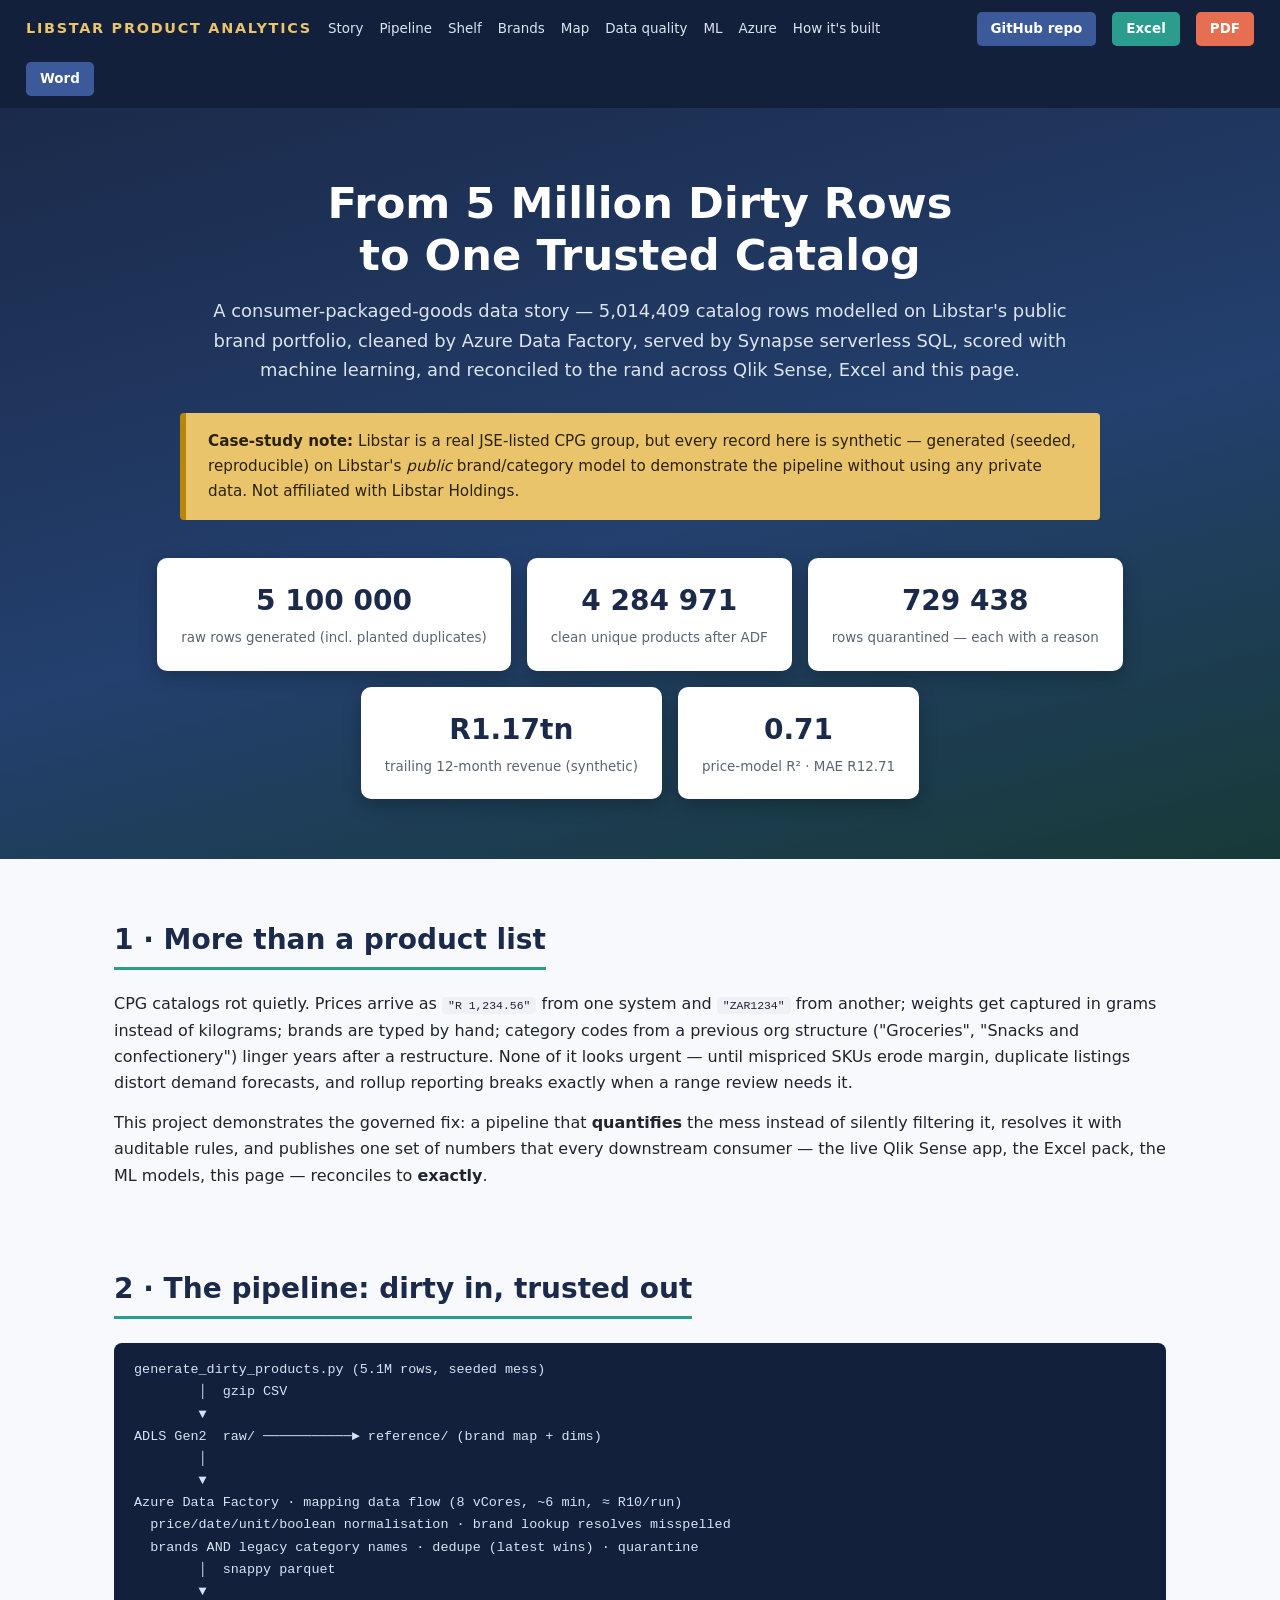
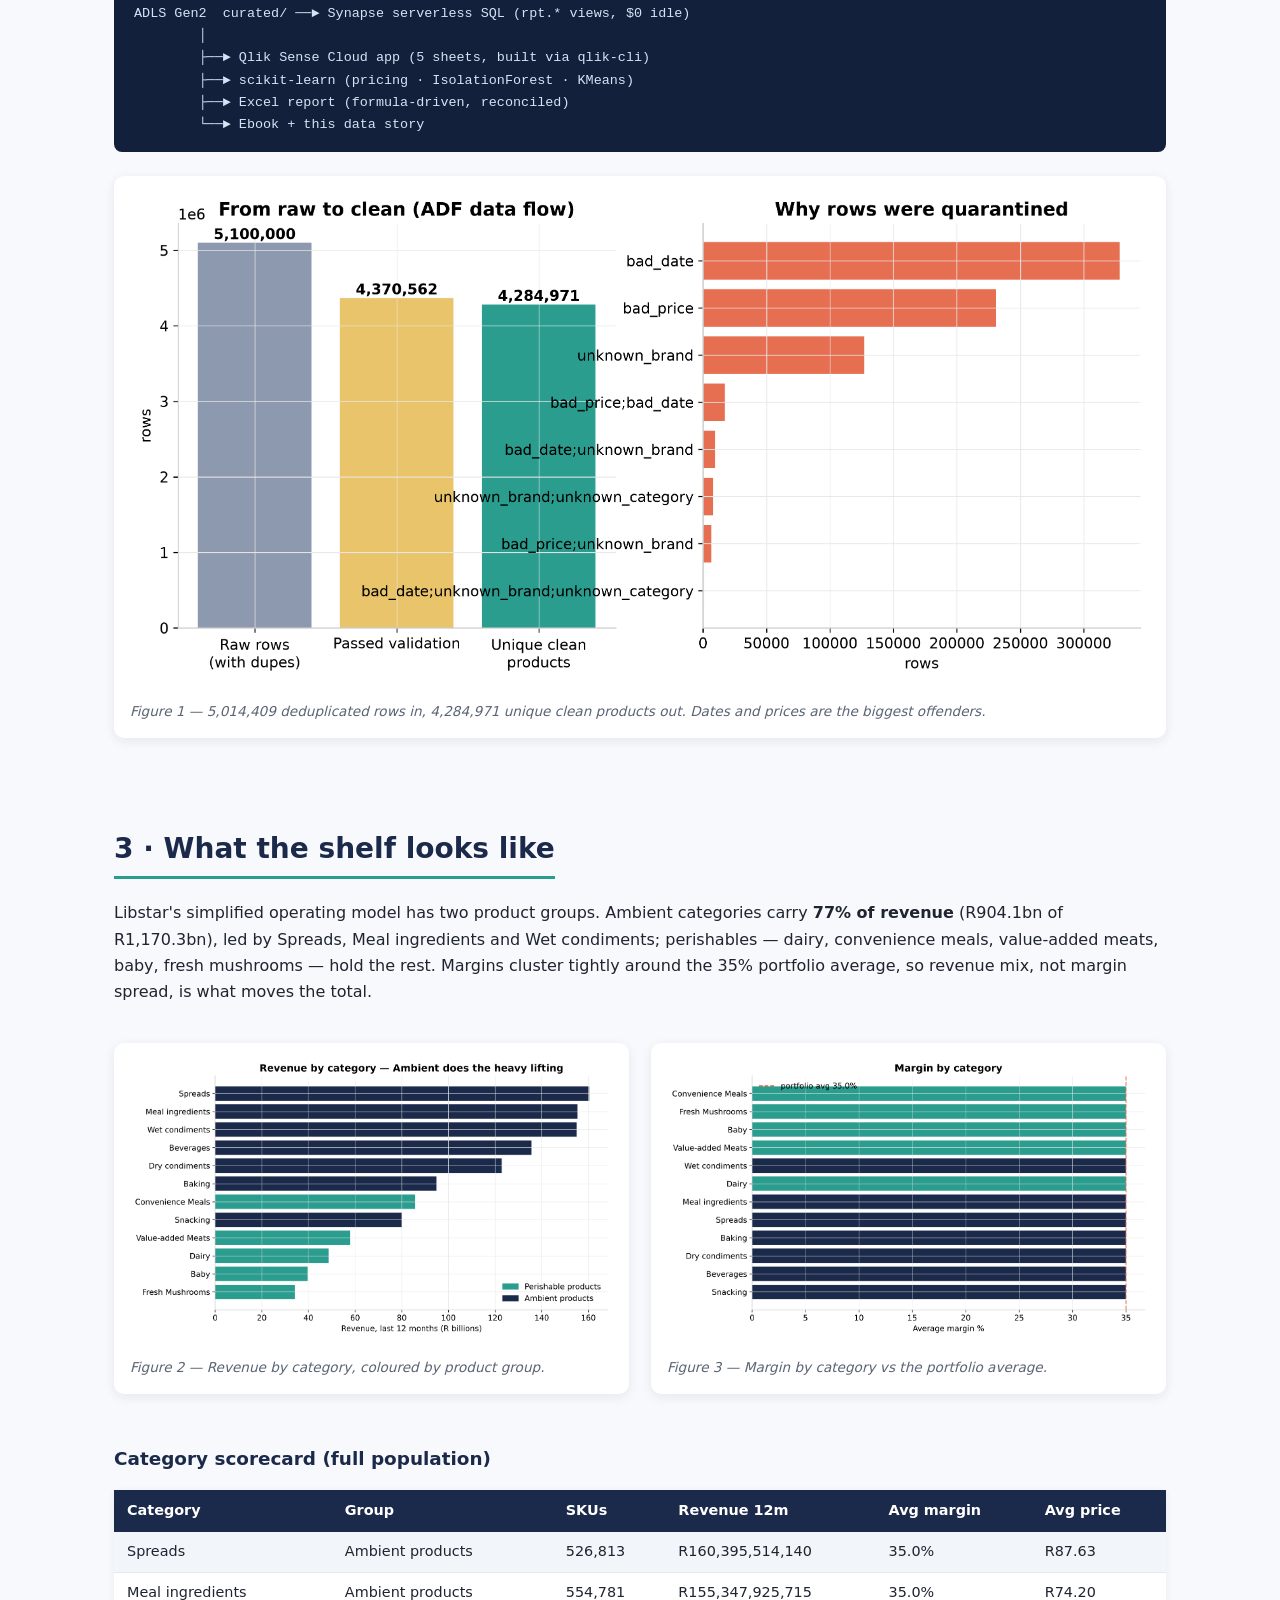
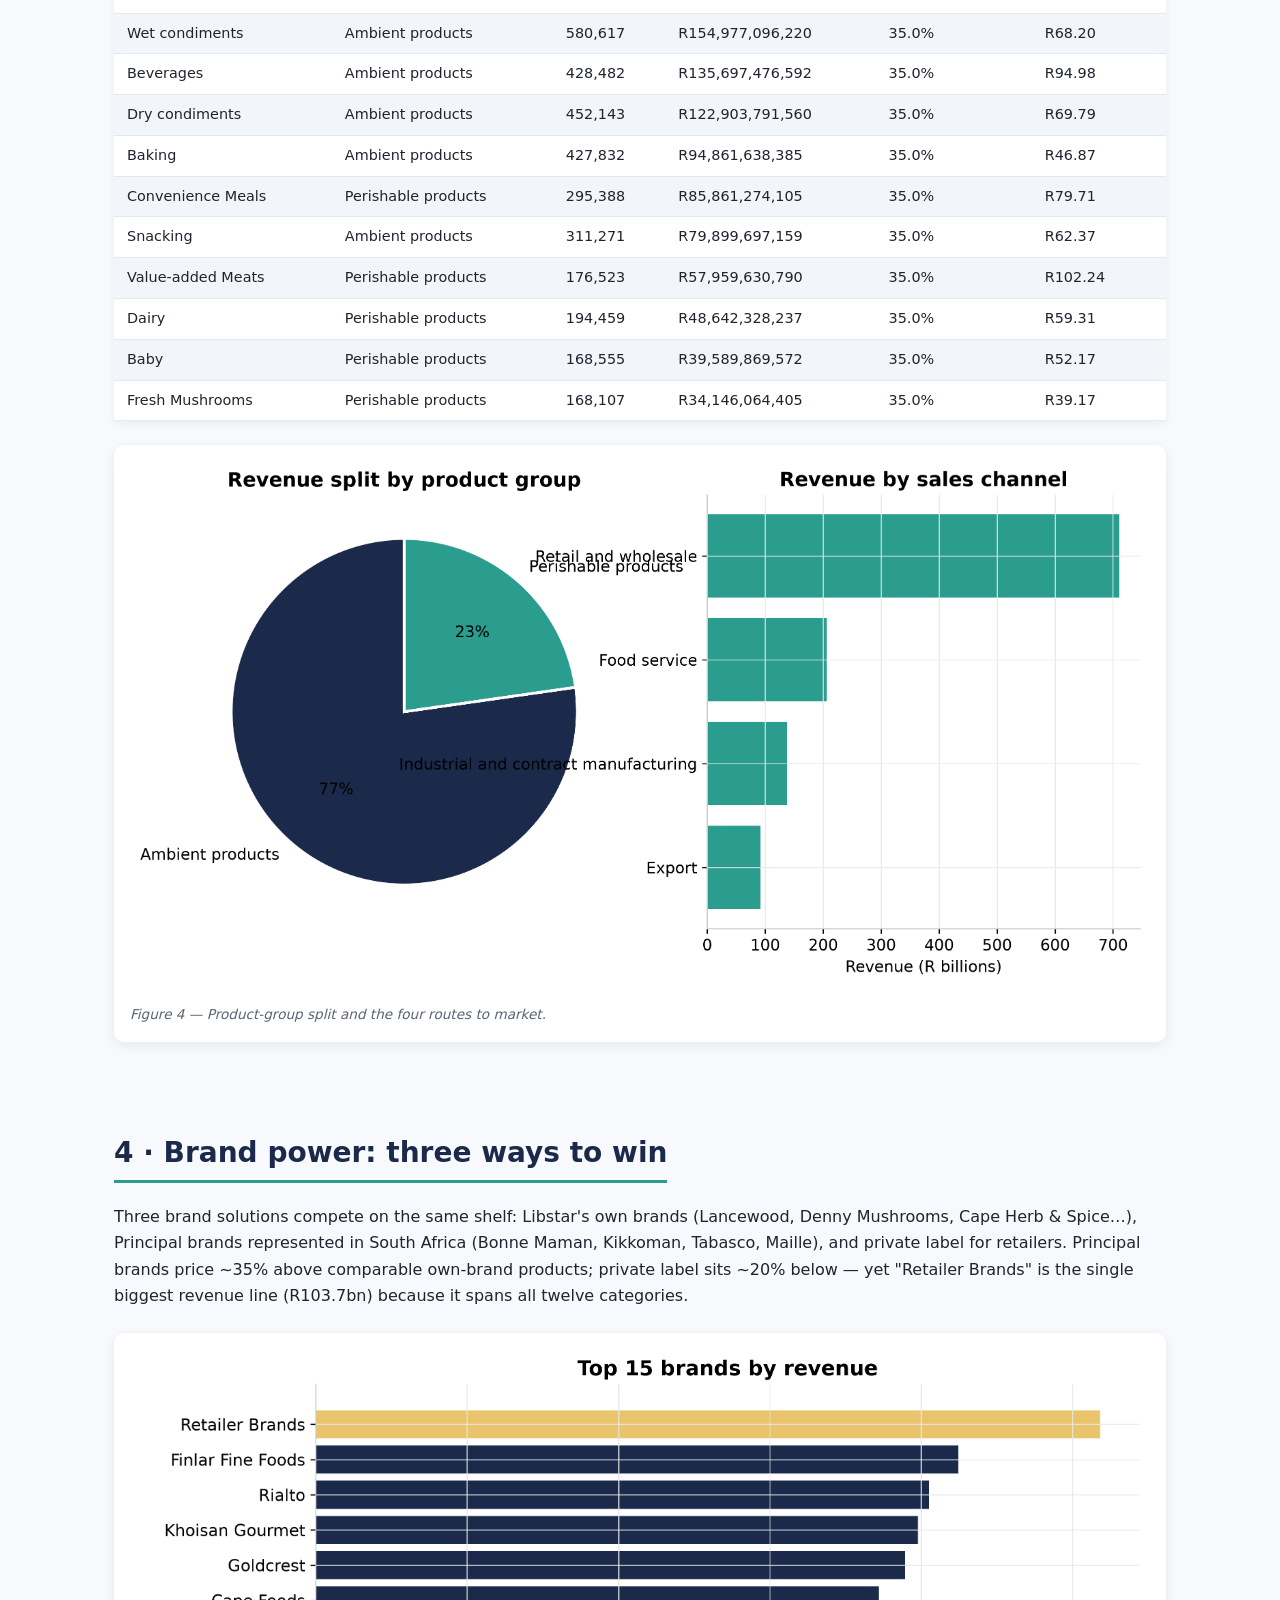
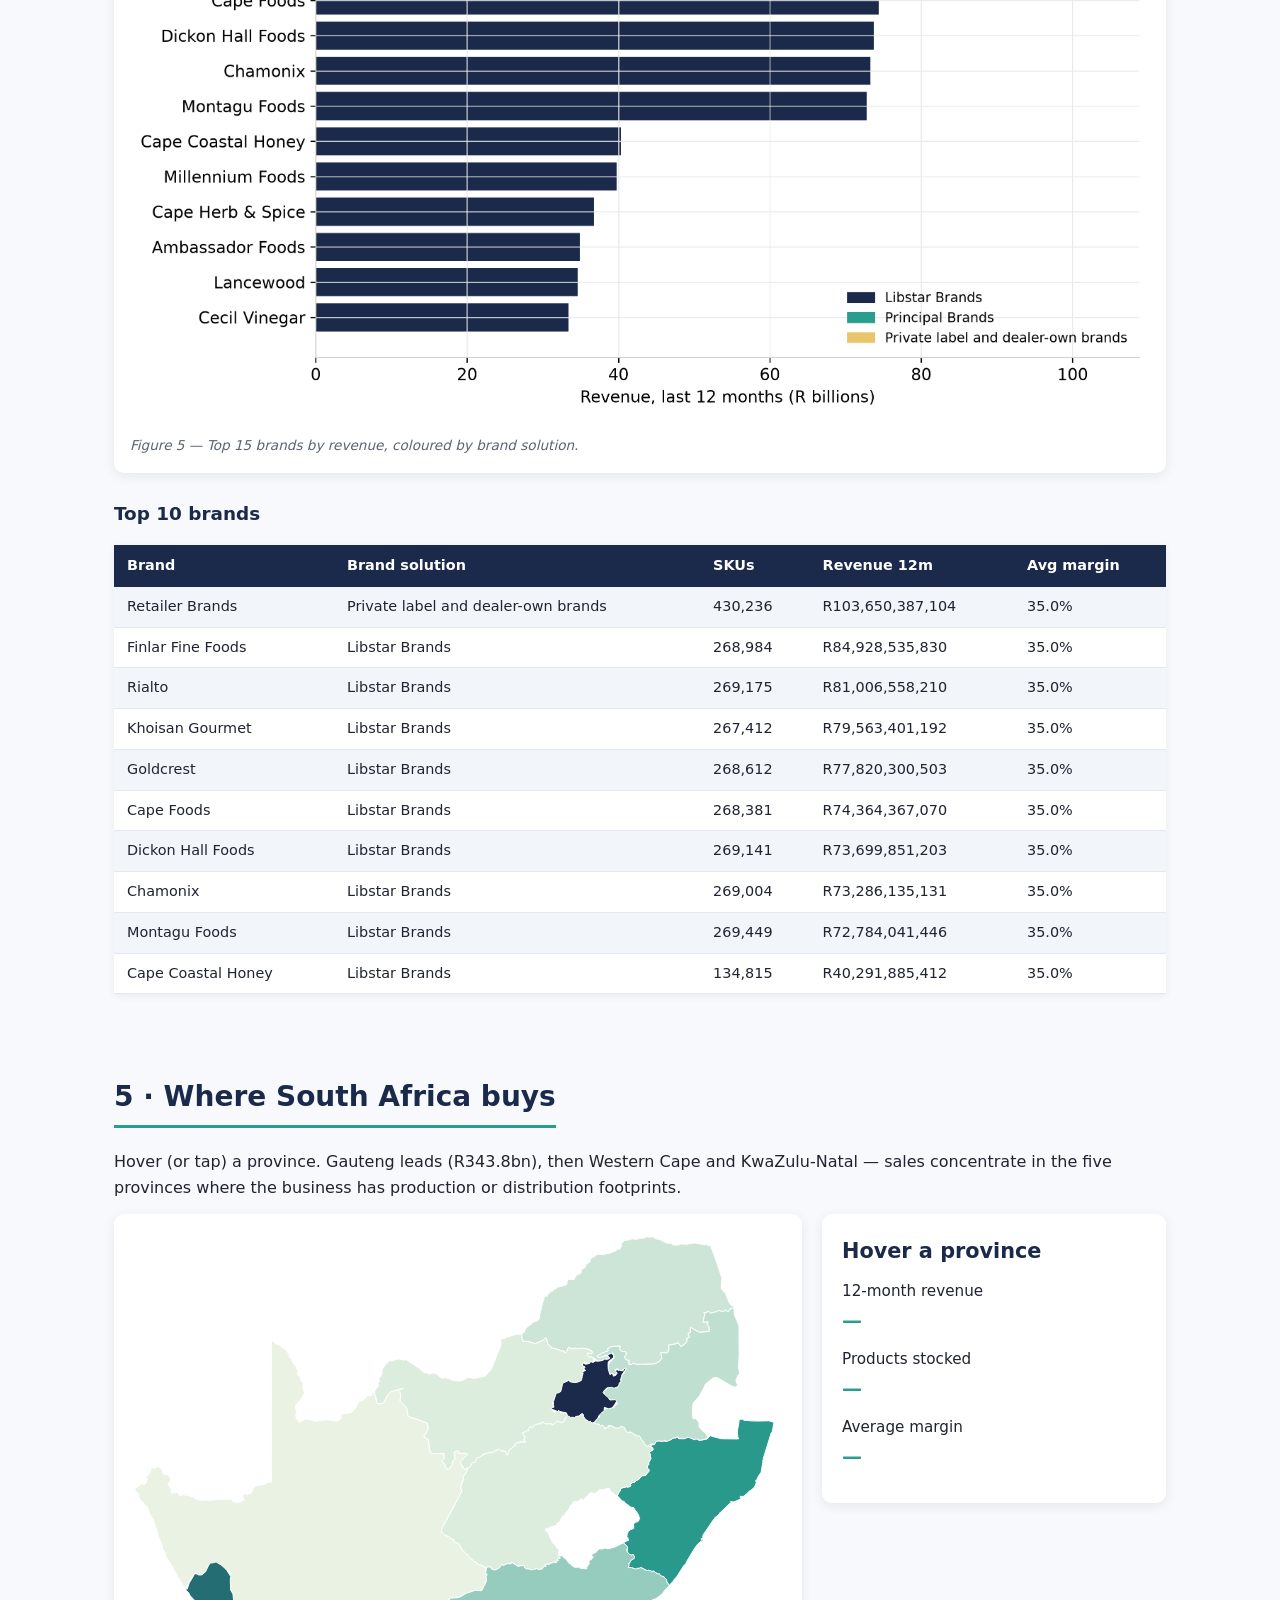
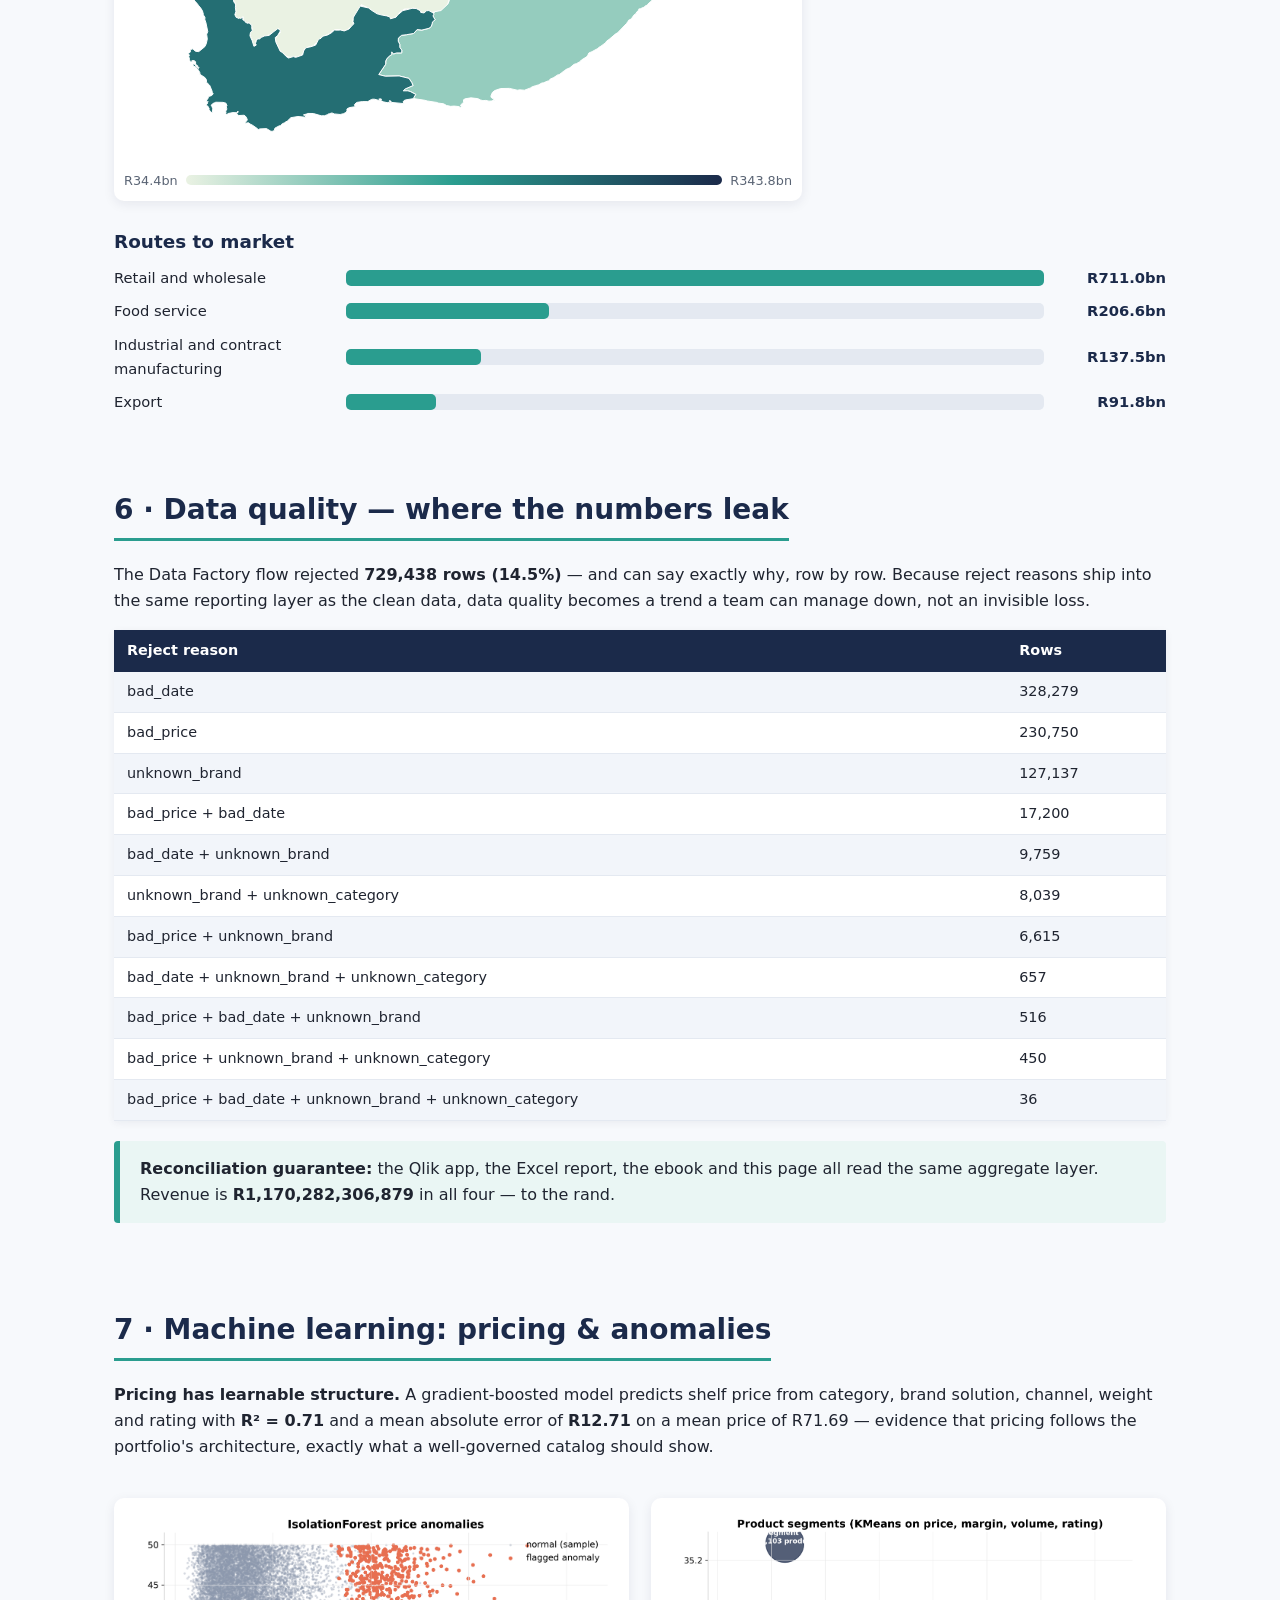
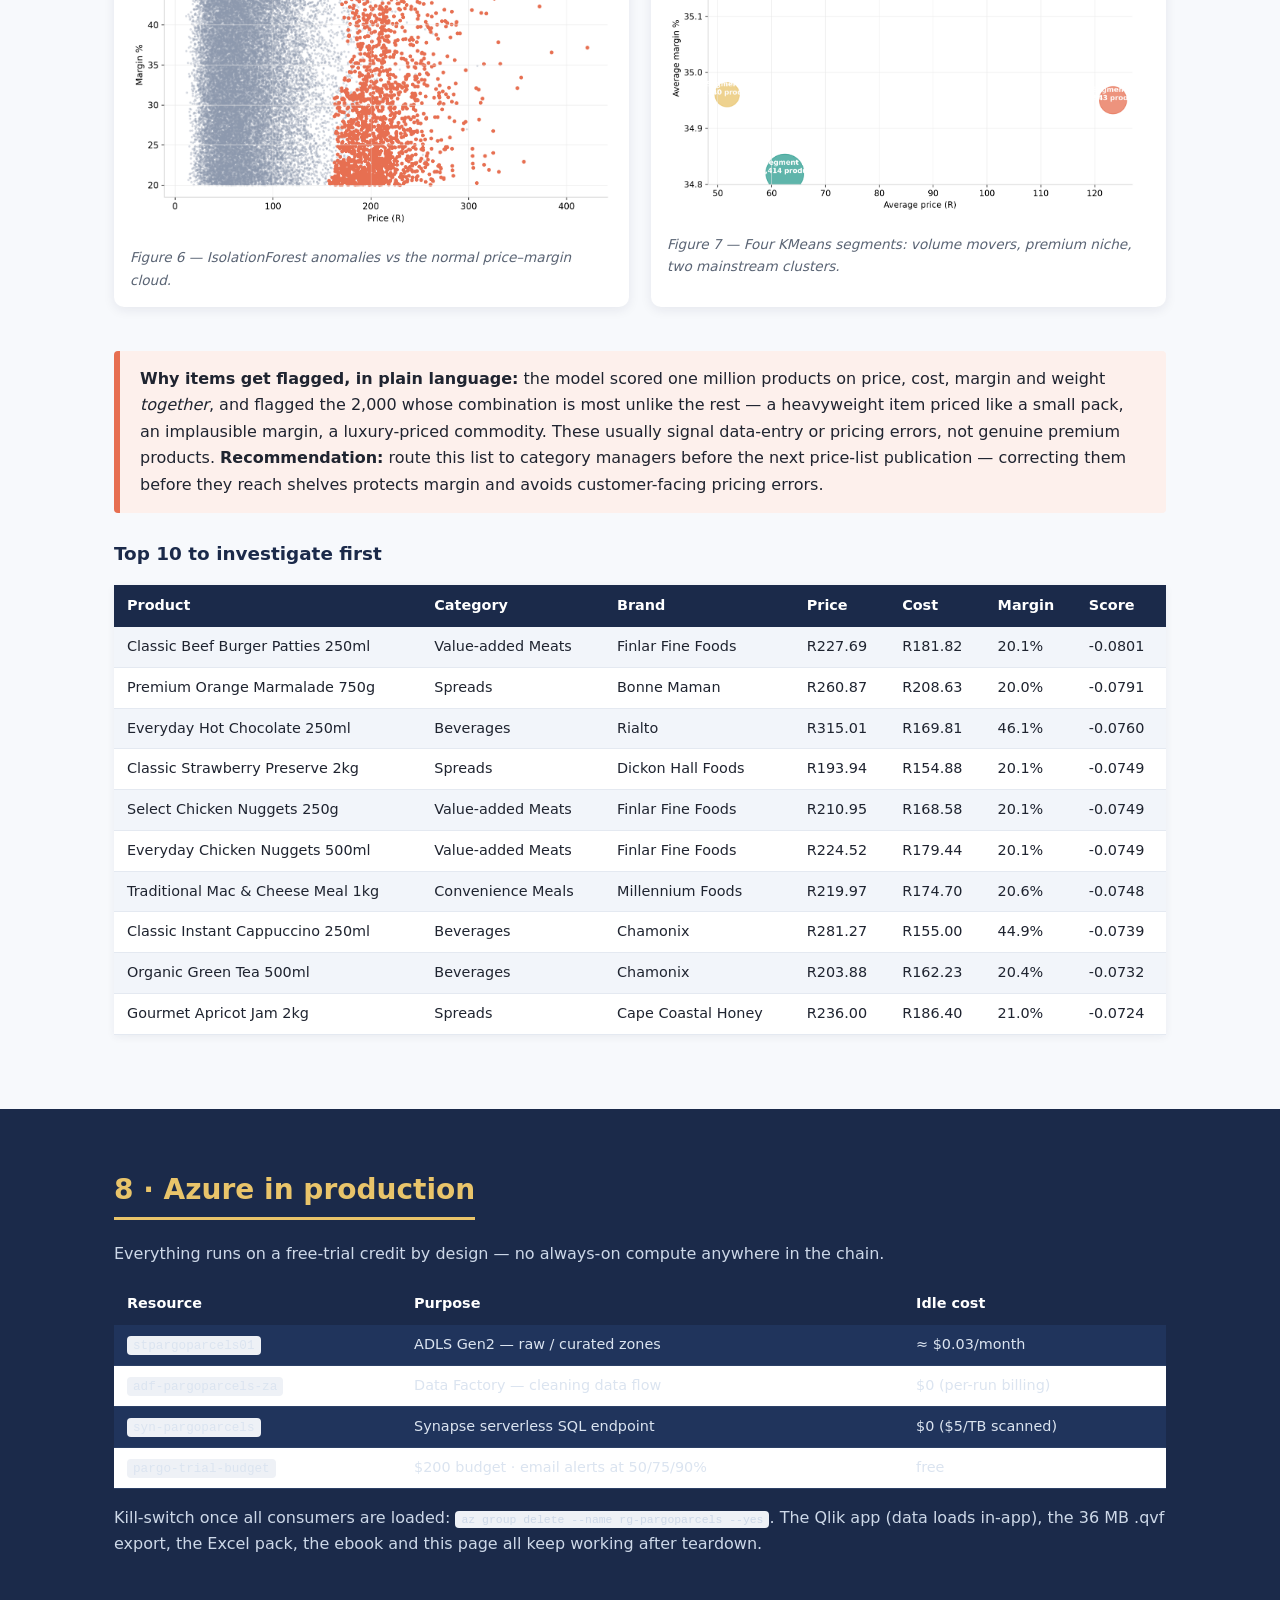
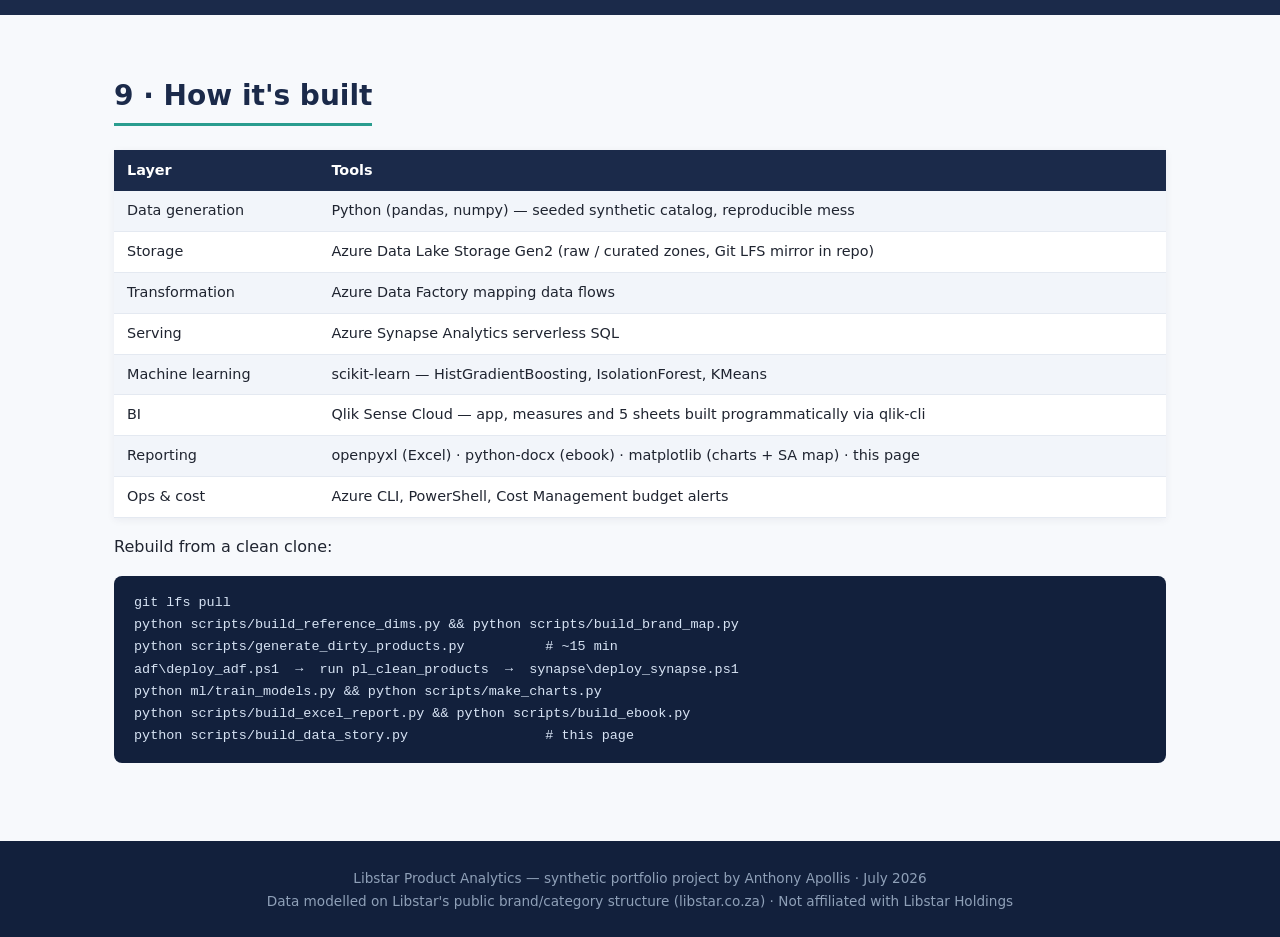
==== index.html @ 4efdcfaf "Libstar offline data story: index.html + PDF, verified end-to-end - index.html was already built (se" ====
<!DOCTYPE html>
<html lang="en"><head><meta charset="UTF-8">
<meta name="viewport" content="width=device-width, initial-scale=1.0">
<title>Libstar Product Analytics — From 5 Million Dirty Rows to One Trusted Catalog</title>
<style>
:root{--navy:#1b2a4a;--navy2:#12203c;--teal:#2a9d8f;--gold:#e9c46a;--coral:#e76f51;
  --ink:#1f2430;--paper:#f7f9fc;--card:#fff}
*{margin:0;padding:0;box-sizing:border-box}
body{font-family:'Segoe UI',system-ui,sans-serif;color:var(--ink);background:var(--paper);line-height:1.65}
nav{position:sticky;top:0;z-index:50;background:var(--navy2);display:flex;align-items:center;gap:16px;padding:12px 26px;flex-wrap:wrap}
nav .brand{color:var(--gold);font-weight:800;letter-spacing:.12em;font-size:.9rem}
nav a{color:#dbe4f0;text-decoration:none;font-size:.84rem} nav a:hover{color:#fff}
nav .btn{padding:6px 14px;border-radius:5px;font-weight:600;color:#fff}
.b-teal{background:var(--teal)}.b-coral{background:var(--coral)}.b-navy{background:#3c5a99}
nav .sp{flex:1}
header{background:linear-gradient(165deg,var(--navy) 0%,#23406e 55%,#173a37 100%);color:#fff;text-align:center;padding:70px 24px 60px}
header h1{font-size:2.7rem;margin-bottom:14px;line-height:1.2}
header .sub{max-width:880px;margin:0 auto 8px;font-size:1.12rem;color:#dbe4f0}
.note{max-width:920px;margin:28px auto 0;background:var(--gold);color:#2a2109;border-left:6px solid #b8860b;padding:16px 22px;text-align:left;border-radius:4px;font-size:.95rem}
.kpis{display:flex;flex-wrap:wrap;gap:16px;justify-content:center;max-width:1150px;margin:38px auto 0}
.kpi{background:var(--card);color:var(--ink);border-radius:10px;padding:20px 24px;min-width:200px;box-shadow:0 6px 18px rgba(0,0,0,.25);text-align:center}
.kpi b{display:block;font-size:1.75rem;color:var(--navy)} .kpi span{font-size:.84rem;color:#5a6474}
section{max-width:1100px;margin:0 auto;padding:58px 24px 6px}
h2{color:var(--navy);font-size:1.75rem;margin-bottom:8px;border-bottom:3px solid var(--teal);display:inline-block;padding-bottom:4px}
h3{color:var(--navy);margin:26px 0 6px;font-size:1.15rem}
p{margin:13px 0;max-width:72em}
.dark{background:var(--navy);color:#e8edf5;max-width:none;padding:58px 0 44px;margin-top:52px}
.dark .in{max-width:1100px;margin:0 auto;padding:0 24px}
.dark h2{color:var(--gold);border-color:var(--gold)} .dark p{color:#cdd8e8}
figure{margin:24px 0;background:var(--card);border-radius:10px;padding:16px;box-shadow:0 3px 12px rgba(20,30,60,.08)}
figure img{width:100%;border-radius:4px}
figcaption{font-size:.85rem;color:#5a6474;margin-top:9px;font-style:italic}
.g2{display:grid;grid-template-columns:1fr 1fr;gap:22px} @media(max-width:840px){.g2{grid-template-columns:1fr}}
table{border-collapse:collapse;width:100%;margin:16px 0;background:var(--card);font-size:.9rem;box-shadow:0 2px 8px rgba(20,30,60,.06)}
th{background:var(--navy);color:#fff;text-align:left;padding:9px 13px;white-space:nowrap}
td{padding:8px 13px;border-bottom:1px solid #e4e9f1} tr:nth-child(even) td{background:#f2f5fa}
.dark table{box-shadow:none} .dark td{color:#dbe4f0;border-color:#2c4066} .dark tr:nth-child(even) td{background:#20345c}
.callout{background:#eaf6f4;border-left:6px solid var(--teal);padding:15px 20px;border-radius:4px;margin:20px 0}
.callout.warn{background:#fdf0ec;border-color:var(--coral)}
code{background:#eef1f6;padding:2px 6px;border-radius:4px;font-size:.88em}
pre{background:var(--navy2);color:#d7e3f4;padding:16px 20px;border-radius:8px;overflow-x:auto;font-size:.84rem;margin:16px 0}
.mapwrap{display:grid;grid-template-columns:2fr 1fr;gap:20px;align-items:start}
@media(max-width:840px){.mapwrap{grid-template-columns:1fr}}
#zamap{background:var(--card);border-radius:10px;box-shadow:0 3px 12px rgba(20,30,60,.08);padding:10px}
#zamap path{stroke:#fff;stroke-width:1.4;cursor:pointer;transition:opacity .15s}
#zamap path:hover{opacity:.75;stroke:var(--gold);stroke-width:2.5}
#mapinfo{background:var(--card);border-radius:10px;padding:20px;box-shadow:0 3px 12px rgba(20,30,60,.08);position:sticky;top:70px}
#mapinfo b.pv{font-size:1.3rem;color:var(--navy)} #mapinfo .stat{margin:10px 0;font-size:.95rem}
#mapinfo .stat b{color:var(--teal);font-size:1.25rem;display:block}
.legend{display:flex;align-items:center;gap:8px;font-size:.8rem;color:#5a6474;margin-top:8px}
.legend .ramp{flex:1;height:10px;border-radius:5px;background:linear-gradient(90deg,#eaf2e3,var(--teal),var(--navy))}
.hbar{display:grid;grid-template-columns:220px 1fr 110px;gap:12px;align-items:center;margin:9px 0;font-size:.92rem}
.hbar .bar{background:#e4e9f1;border-radius:5px;height:16px} .hbar .bar div{background:var(--teal);height:16px;border-radius:5px}
.hbar b{text-align:right;color:var(--navy)}
footer{background:var(--navy2);color:#8fa0b8;text-align:center;padding:26px;font-size:.85rem;margin-top:56px}
</style></head><body>

<nav><span class="brand">LIBSTAR PRODUCT ANALYTICS</span>
<a href="#story">Story</a><a href="#pipeline">Pipeline</a><a href="#shelf">Shelf</a>
<a href="#brands">Brands</a><a href="#map">Map</a><a href="#dq">Data quality</a>
<a href="#ml">ML</a><a href="#azure">Azure</a><a href="#build">How it's built</a>
<span class="sp"></span>
<a class="btn b-navy" href="https://github.com/anthonyapollis" target="_blank">GitHub repo</a>
<a class="btn b-teal" href="excel/Libstar_Product_Report.xlsx">Excel</a>
<a class="btn b-coral" href="ebook/Libstar_Data_Story.pdf">PDF</a>
<a class="btn b-navy" href="ebook/Libstar_Data_Story.docx">Word</a></nav>

<header><h1>From 5 Million Dirty Rows<br>to One Trusted Catalog</h1>
<p class="sub">A consumer-packaged-goods data story — 5,014,409 catalog rows modelled on
Libstar's public brand portfolio, cleaned by Azure Data Factory, served by Synapse serverless SQL,
scored with machine learning, and reconciled to the rand across Qlik Sense, Excel and this page.</p>
<div class="note"><b>Case-study note:</b> Libstar is a real JSE-listed CPG group, but every record here is
synthetic — generated (seeded, reproducible) on Libstar's <i>public</i> brand/category model to
demonstrate the pipeline without using any private data. Not affiliated with Libstar Holdings.</div>
<div class="kpis">
<div class="kpi"><b data-n="5100000">0</b><span>raw rows generated (incl. planted duplicates)</span></div>
<div class="kpi"><b data-n="4284971">0</b><span>clean unique products after ADF</span></div>
<div class="kpi"><b data-n="729438">0</b><span>rows quarantined — each with a reason</span></div>
<div class="kpi"><b>R1.17tn</b><span>trailing 12-month revenue (synthetic)</span></div>
<div class="kpi"><b>0.71</b><span>price-model R² · MAE R12.71</span></div>
</div></header>

<section id="story"><h2>1 · More than a product list</h2>
<p>CPG catalogs rot quietly. Prices arrive as <code>"R 1,234.56"</code> from one system and
<code>"ZAR1234"</code> from another; weights get captured in grams instead of kilograms; brands are
typed by hand; category codes from a previous org structure ("Groceries", "Snacks and confectionery")
linger years after a restructure. None of it looks urgent — until mispriced SKUs erode margin,
duplicate listings distort demand forecasts, and rollup reporting breaks exactly when a range review
needs it.</p>
<p>This project demonstrates the governed fix: a pipeline that <b>quantifies</b> the mess instead of
silently filtering it, resolves it with auditable rules, and publishes one set of numbers that every
downstream consumer — the live Qlik Sense app, the Excel pack, the ML models, this page — reconciles
to <b>exactly</b>.</p></section>

<section id="pipeline"><h2>2 · The pipeline: dirty in, trusted out</h2>
<pre>generate_dirty_products.py (5.1M rows, seeded mess)
        │  gzip CSV
        ▼
ADLS Gen2  raw/ ───────────► reference/ (brand map + dims)
        │
        ▼
Azure Data Factory · mapping data flow (8 vCores, ~6 min, ≈ R10/run)
  price/date/unit/boolean normalisation · brand lookup resolves misspelled
  brands AND legacy category names · dedupe (latest wins) · quarantine
        │  snappy parquet
        ▼
ADLS Gen2  curated/ ──► Synapse serverless SQL (rpt.* views, $0 idle)
        │
        ├──► Qlik Sense Cloud app (5 sheets, built via qlik-cli)
        ├──► scikit-learn (pricing · IsolationForest · KMeans)
        ├──► Excel report (formula-driven, reconciled)
        └──► Ebook + this data story</pre>
<figure><img src="[data-uri]" alt="Data quality funnel">
<figcaption>Figure 1 — 5,014,409 deduplicated rows in, 4,284,971 unique clean
products out. Dates and prices are the biggest offenders.</figcaption></figure></section>

<section id="shelf"><h2>3 · What the shelf looks like</h2>
<p>Libstar's simplified operating model has two product groups. Ambient categories carry
<b>77% of revenue</b> (R904.1bn of R1,170.3bn), led by Spreads, Meal ingredients and Wet
condiments; perishables — dairy, convenience meals, value-added meats, baby, fresh mushrooms — hold
the rest. Margins cluster tightly around the 35% portfolio average, so revenue
mix, not margin spread, is what moves the total.</p>
<div class="g2">
<figure><img src="[data-uri]" alt="Revenue by category">
<figcaption>Figure 2 — Revenue by category, coloured by product group.</figcaption></figure>
<figure><img src="[data-uri]" alt="Margin by category">
<figcaption>Figure 3 — Margin by category vs the portfolio average.</figcaption></figure></div>
<h3>Category scorecard (full population)</h3><table class=""><tr><th>Category</th><th>Group</th><th>SKUs</th><th>Revenue 12m</th><th>Avg margin</th><th>Avg price</th></tr><tr><td>Spreads</td><td>Ambient products</td><td>526,813</td><td>R160,395,514,140</td><td>35.0%</td><td>R87.63</td></tr><tr><td>Meal ingredients</td><td>Ambient products</td><td>554,781</td><td>R155,347,925,715</td><td>35.0%</td><td>R74.20</td></tr><tr><td>Wet condiments</td><td>Ambient products</td><td>580,617</td><td>R154,977,096,220</td><td>35.0%</td><td>R68.20</td></tr><tr><td>Beverages</td><td>Ambient products</td><td>428,482</td><td>R135,697,476,592</td><td>35.0%</td><td>R94.98</td></tr><tr><td>Dry condiments</td><td>Ambient products</td><td>452,143</td><td>R122,903,791,560</td><td>35.0%</td><td>R69.79</td></tr><tr><td>Baking</td><td>Ambient products</td><td>427,832</td><td>R94,861,638,385</td><td>35.0%</td><td>R46.87</td></tr><tr><td>Convenience Meals</td><td>Perishable products</td><td>295,388</td><td>R85,861,274,105</td><td>35.0%</td><td>R79.71</td></tr><tr><td>Snacking</td><td>Ambient products</td><td>311,271</td><td>R79,899,697,159</td><td>35.0%</td><td>R62.37</td></tr><tr><td>Value-added Meats</td><td>Perishable products</td><td>176,523</td><td>R57,959,630,790</td><td>35.0%</td><td>R102.24</td></tr><tr><td>Dairy</td><td>Perishable products</td><td>194,459</td><td>R48,642,328,237</td><td>35.0%</td><td>R59.31</td></tr><tr><td>Baby</td><td>Perishable products</td><td>168,555</td><td>R39,589,869,572</td><td>35.0%</td><td>R52.17</td></tr><tr><td>Fresh Mushrooms</td><td>Perishable products</td><td>168,107</td><td>R34,146,064,405</td><td>35.0%</td><td>R39.17</td></tr></table>
<figure><img src="[data-uri]" alt="Group and channel mix">
<figcaption>Figure 4 — Product-group split and the four routes to market.</figcaption></figure></section>

<section id="brands"><h2>4 · Brand power: three ways to win</h2>
<p>Three brand solutions compete on the same shelf: Libstar's own brands (Lancewood, Denny Mushrooms,
Cape Herb &amp; Spice…), Principal brands represented in South Africa (Bonne Maman, Kikkoman, Tabasco,
Maille), and private label for retailers. Principal brands price ~35% above comparable own-brand
products; private label sits ~20% below — yet "Retailer Brands" is the single biggest revenue
line (R103.7bn) because it spans all twelve categories.</p>
<figure><img src="[data-uri]" alt="Top brands">
<figcaption>Figure 5 — Top 15 brands by revenue, coloured by brand solution.</figcaption></figure>
<h3>Top 10 brands</h3><table class=""><tr><th>Brand</th><th>Brand solution</th><th>SKUs</th><th>Revenue 12m</th><th>Avg margin</th></tr><tr><td>Retailer Brands</td><td>Private label and dealer-own brands</td><td>430,236</td><td>R103,650,387,104</td><td>35.0%</td></tr><tr><td>Finlar Fine Foods</td><td>Libstar Brands</td><td>268,984</td><td>R84,928,535,830</td><td>35.0%</td></tr><tr><td>Rialto</td><td>Libstar Brands</td><td>269,175</td><td>R81,006,558,210</td><td>35.0%</td></tr><tr><td>Khoisan Gourmet</td><td>Libstar Brands</td><td>267,412</td><td>R79,563,401,192</td><td>35.0%</td></tr><tr><td>Goldcrest</td><td>Libstar Brands</td><td>268,612</td><td>R77,820,300,503</td><td>35.0%</td></tr><tr><td>Cape Foods</td><td>Libstar Brands</td><td>268,381</td><td>R74,364,367,070</td><td>35.0%</td></tr><tr><td>Dickon Hall Foods</td><td>Libstar Brands</td><td>269,141</td><td>R73,699,851,203</td><td>35.0%</td></tr><tr><td>Chamonix</td><td>Libstar Brands</td><td>269,004</td><td>R73,286,135,131</td><td>35.0%</td></tr><tr><td>Montagu Foods</td><td>Libstar Brands</td><td>269,449</td><td>R72,784,041,446</td><td>35.0%</td></tr><tr><td>Cape Coastal Honey</td><td>Libstar Brands</td><td>134,815</td><td>R40,291,885,412</td><td>35.0%</td></tr></table></section>

<section id="map"><h2>5 · Where South Africa buys</h2>
<p>Hover (or tap) a province. Gauteng leads (R343.8bn),
then Western Cape and KwaZulu-Natal — sales concentrate in the five provinces where the business has
production or distribution footprints.</p>
<div class="mapwrap">
<div id="zamap"><svg viewBox="0 0 960 760" xmlns="http://www.w3.org/2000/svg"><path d="M49.1,348.7 50.3,348.9 51.7,350.9 53.5,352.4 55.4,353.7 55.3,356.3 56.7,360.2 62.1,359.8 64.2,359.9 64.5,361.3 65.2,362.5 65.4,363.7 66.0,364.9 67.2,366.6 67.2,369.3 65.8,371.2 63.9,372.0 63.0,373.5 64.9,376.3 65.7,378.5 68.4,380.4 67.3,385.0 69.5,386.9 74.3,386.2 76.5,385.5 78.3,385.8 78.5,388.4 80.0,390.0 82.5,390.4 84.2,389.5 86.6,389.1 98.0,391.7 103.3,395.3 110.1,397.7 113.2,397.1 119.3,396.6 123.1,397.5 124.6,396.9 126.3,396.6 127.1,396.2 127.6,396.3 128.6,396.9 131.8,395.6 154.3,395.7 156.6,398.5 157.6,399.2 160.2,399.6 161.4,400.9 165.8,400.1 169.5,398.2 170.4,397.1 172.9,396.7 170.9,392.8 170.7,390.4 172.3,388.0 173.9,387.4 175.8,388.5 181.1,387.2 183.3,386.0 185.5,380.7 186.3,380.0 187.2,378.8 188.0,377.8 188.7,376.9 189.7,376.5 196.3,375.6 198.7,374.5 203.0,373.9 207.0,371.2 209.5,371.3 211.8,370.9 211.9,367.0 211.9,360.7 211.9,354.4 211.8,348.1 211.8,341.9 211.8,335.6 211.8,329.3 211.8,323.0 211.8,316.7 211.8,310.5 211.8,304.2 211.8,297.9 211.8,291.6 211.8,285.3 211.8,279.1 211.8,272.8 211.8,266.5 211.8,260.2 211.8,254.0 211.8,247.7 211.8,241.4 211.8,235.1 211.8,228.8 211.8,222.6 211.8,216.3 211.8,213.1 211.8,206.9 211.8,200.6 211.8,194.3 211.8,188.0 211.8,181.7 211.8,175.5 211.8,169.2 211.8,165.3 212.4,166.6 214.4,168.9 218.8,172.5 220.0,173.0 221.7,173.2 233.2,181.1 235.6,185.2 237.7,188.6 237.1,190.4 238.7,191.7 239.9,193.6 240.3,194.3 241.7,195.1 241.6,196.0 241.4,196.7 242.2,197.8 242.8,200.0 244.1,201.2 246.0,202.3 247.1,203.3 246.7,204.5 247.3,205.3 248.3,204.8 249.6,205.4 247.5,207.2 249.9,210.8 250.1,212.9 248.5,213.9 249.3,214.7 250.4,215.2 249.9,217.0 250.4,218.1 252.4,219.2 254.1,223.9 253.5,225.5 254.8,225.0 255.7,225.7 257.3,229.3 257.6,238.1 259.9,242.6 257.3,246.5 255.0,250.7 250.1,257.1 247.7,259.1 246.7,262.8 246.7,265.9 248.0,267.7 248.1,269.8 246.9,275.3 247.8,279.4 248.9,281.4 250.1,282.2 251.2,284.6 251.6,285.0 256.4,282.7 260.5,280.4 266.0,280.9 275.7,283.7 282.3,282.4 284.6,282.5 290.1,281.3 294.0,281.5 301.5,282.7 306.0,283.5 310.5,281.1 312.1,279.3 312.3,277.2 311.8,273.8 314.0,272.7 321.2,272.4 328.0,269.8 333.0,264.3 335.9,257.8 338.7,254.6 341.8,253.9 344.0,253.0 348.8,247.9 351.8,246.7 355.3,246.8 357.3,243.4 359.0,242.0 359.8,241.4 364.1,258.2 372.4,257.5 380.0,244.2 384.0,240.8 401.7,236.1 393.6,238.5 397.8,243.2 396.7,254.4 406.5,264.8 408.4,276.4 429.6,283.6 436.1,286.3 437.4,294.8 430.9,305.6 437.6,310.0 438.8,317.8 438.6,319.7 439.2,324.0 441.9,330.2 459.6,329.5 459.9,333.8 460.6,336.7 458.3,339.2 457.1,341.5 458.1,343.3 460.3,344.1 462.0,347.1 461.3,348.5 465.9,352.8 467.9,350.6 468.3,349.5 471.0,347.2 471.6,345.4 471.5,343.6 471.6,341.8 473.1,339.7 473.9,339.2 474.9,338.7 475.5,337.5 475.6,336.1 474.9,333.2 475.9,331.9 475.1,331.4 474.7,331.0 474.3,329.3 475.0,327.8 475.7,327.2 479.5,325.5 480.8,327.0 481.0,329.3 491.2,329.6 493.0,329.9 494.3,330.8 483.0,342.1 489.4,352.7 490.7,352.3 492.4,351.2 493.6,351.0 493.5,352.8 491.7,357.7 490.0,360.4 487.2,362.5 487.1,363.9 488.1,365.0 488.0,366.7 486.1,371.9 484.1,376.3 484.3,381.4 485.6,382.6 485.8,383.6 473.5,407.1 456.3,438.8 456.3,440.2 457.2,443.1 460.8,446.8 463.4,447.2 463.9,448.5 465.4,448.7 466.5,448.9 470.7,452.6 473.6,453.4 474.1,455.5 474.8,457.0 476.4,457.8 478.2,458.1 480.7,458.5 487.6,470.5 488.4,471.0 489.1,471.2 490.7,472.6 491.0,473.2 491.8,473.9 494.4,475.1 494.8,476.6 495.2,477.7 503.2,484.7 507.2,487.0 508.5,488.8 510.4,489.8 515.0,490.8 519.0,493.5 520.9,502.6 521.7,505.4 520.1,507.9 521.2,511.5 519.3,515.0 518.9,518.1 517.7,520.5 514.5,524.2 512.4,528.0 496.3,530.0 491.0,531.1 485.6,534.0 482.1,535.9 475.8,537.5 468.0,538.9 466.2,543.1 464.8,554.7 450.3,557.2 445.4,557.6 440.6,558.5 436.5,555.3 433.1,557.9 429.1,560.0 426.7,557.0 424.7,554.9 416.0,552.1 411.7,553.2 403.3,553.4 397.2,557.2 392.1,563.9 384.7,569.9 382.9,566.9 380.2,564.0 373.5,563.0 367.2,561.9 358.7,558.7 353.7,553.2 341.1,547.1 332.9,563.0 330.2,564.5 329.7,566.2 329.6,568.8 329.1,571.3 329.5,572.2 329.3,576.5 324.7,580.1 320.0,584.1 312.9,584.2 308.9,583.1 304.3,583.2 299.8,584.7 295.0,589.0 290.2,591.1 284.1,594.4 282.1,596.0 278.5,599.9 271.1,606.9 265.3,607.8 258.9,611.3 257.8,616.6 252.3,622.6 244.7,621.9 240.2,623.1 234.0,621.7 231.6,619.5 228.5,616.3 225.9,614.9 223.2,612.5 219.7,604.6 217.2,596.9 218.8,593.4 224.7,587.1 223.9,583.6 222.2,581.6 217.1,584.9 213.7,587.7 205.5,592.0 200.3,593.0 196.2,595.7 193.3,596.6 190.9,596.8 189.2,601.0 189.6,604.4 190.0,604.8 189.9,605.6 183.3,603.9 184.1,597.3 181.4,592.8 180.6,588.6 184.1,584.7 183.9,581.3 183.4,579.6 183.5,578.3 183.4,577.3 183.4,575.7 182.4,575.6 181.8,575.5 181.2,575.0 180.4,574.0 180.0,573.6 179.4,573.4 178.8,573.4 178.2,573.7 177.6,573.8 176.8,573.2 176.0,573.1 175.1,572.9 173.7,570.6 172.5,569.6 170.7,568.5 171.6,565.0 170.6,565.0 167.8,566.7 166.9,566.7 166.3,566.4 165.6,566.5 164.8,566.9 164.2,566.8 163.5,566.3 162.1,565.6 158.4,565.2 160.5,559.6 159.8,552.3 160.2,548.7 160.2,546.2 159.2,544.0 157.3,541.6 156.2,534.0 156.6,531.4 154.5,529.1 151.5,515.7 151.6,508.6 153.4,499.7 145.5,495.9 142.0,491.5 136.1,488.2 129.2,485.8 126.8,488.7 122.8,489.0 119.6,495.8 114.6,503.0 109.6,505.2 106.1,503.7 104.1,502.7 102.1,502.6 99.4,504.9 94.7,511.5 91.2,518.7 87.8,523.9 86.8,522.6 86.0,521.0 85.0,519.7 83.3,516.3 76.3,506.1 75.5,503.3 71.5,497.4 70.2,492.9 65.7,486.5 64.2,484.1 60.3,478.1 59.7,474.9 59.3,472.9 55.6,466.6 54.1,459.9 50.2,450.8 49.9,450.3 49.5,449.3 48.0,444.1 48.0,443.4 48.0,441.1 46.6,437.3 45.5,435.5 43.6,429.4 41.1,423.2 39.8,421.8 39.4,421.0 37.2,416.6 36.3,415.5 36.1,413.8 35.3,412.4 34.7,409.8 34.1,407.6 30.0,404.1 28.7,401.2 22.4,395.2 21.2,392.0 21.1,388.9 20.4,387.5 20.1,386.8 19.1,386.7 17.6,384.2 15.2,382.2 15.7,381.6 16.2,379.8 17.1,378.9 20.1,377.3 26.5,372.9 27.6,373.0 28.0,374.4 29.1,375.0 31.3,372.9 32.0,371.0 32.4,368.6 33.8,367.7 32.2,365.1 31.6,363.1 32.8,361.6 33.9,362.2 35.0,362.0 34.8,360.6 34.2,359.7 34.7,358.9 36.8,358.8 35.7,357.3 35.7,356.6 36.3,356.5 37.4,356.6 38.0,356.8 38.8,351.8 40.0,350.7 40.7,350.6 41.9,351.3 43.3,350.3 45.5,350.5 48.0,348.9Z" fill="#eaf2e3" data-name="Northern Cape" data-rev="R34.4bn" data-skus="125,909" data-margin="35.0%"/>
<path d="M715.7,398.1 710.4,391.8 708.9,390.5 710.5,387.2 711.0,385.8 712.6,384.3 713.0,383.7 713.0,382.0 713.4,381.2 715.3,379.4 722.1,377.6 723.8,378.0 724.6,378.0 726.2,377.5 727.4,377.2 728.0,376.3 728.0,375.5 727.7,374.9 727.7,374.4 728.5,373.1 729.9,371.8 733.9,371.0 736.1,368.6 737.2,368.1 739.6,367.2 744.1,362.2 745.1,361.7 749.1,361.3 749.8,361.2 750.2,360.8 751.2,358.9 752.4,357.4 754.3,355.7 754.4,353.0 753.9,352.3 752.5,351.2 752.1,350.8 751.8,350.2 751.8,349.3 752.7,347.2 753.7,346.0 754.1,345.5 754.0,343.0 754.2,342.2 755.2,340.9 756.5,337.9 756.9,337.2 757.2,336.6 757.0,335.8 756.1,334.7 756.4,331.7 756.3,331.0 756.1,330.4 755.2,329.2 755.0,328.6 755.2,327.9 755.8,327.2 756.6,326.6 760.0,324.9 760.2,323.9 759.8,321.8 759.2,321.2 757.0,320.5 756.9,319.8 757.2,318.6 757.3,317.7 761.4,317.1 762.5,316.5 763.5,314.7 764.0,313.4 764.8,312.6 765.6,312.3 768.8,311.6 769.5,311.7 770.4,312.0 773.8,312.6 775.1,311.8 780.3,312.4 781.7,311.8 782.1,311.4 785.3,310.1 787.5,308.7 789.4,307.9 790.5,307.5 791.4,307.3 793.0,307.2 794.1,306.2 795.0,306.1 796.3,306.4 796.5,306.9 796.7,307.9 797.7,308.5 805.0,308.6 807.1,307.7 808.3,307.1 810.8,306.6 813.5,307.1 814.9,307.8 817.3,308.8 819.5,309.9 820.5,309.4 823.3,308.6 824.8,309.9 827.7,311.1 833.1,309.8 837.3,309.3 842.5,304.2 848.8,306.2 858.3,308.6 872.6,308.8 883.0,308.9 882.8,307.5 882.2,306.3 881.7,301.4 881.6,296.8 883.4,287.1 884.2,280.5 888.9,280.6 891.2,282.2 895.7,282.3 901.4,282.9 911.1,283.2 926.2,282.8 934.1,284.9 932.2,295.7 931.8,298.1 929.7,301.1 929.3,303.2 928.5,305.5 918.8,336.8 918.6,338.6 917.9,340.5 918.2,342.3 915.6,356.8 910.6,364.4 910.0,366.6 908.4,368.6 907.4,369.5 907.9,369.5 908.8,371.2 907.2,375.4 906.0,378.2 900.5,383.0 898.0,384.2 896.4,386.5 889.5,392.0 885.7,391.2 885.7,393.9 886.9,392.8 888.7,392.3 885.5,395.7 876.5,399.4 871.9,398.8 872.0,399.7 872.6,400.0 870.9,401.3 857.4,414.3 856.2,414.9 855.8,416.3 854.9,416.9 851.9,420.2 849.2,421.8 848.7,423.5 847.5,424.3 846.6,425.7 831.9,447.4 831.9,451.8 829.1,452.3 829.7,453.3 832.3,452.2 832.2,453.0 831.6,454.1 824.3,460.2 820.0,466.1 808.7,484.9 807.4,488.1 804.3,491.3 793.2,508.6 791.5,509.7 789.0,513.6 783.6,519.3 782.7,518.8 782.4,518.3 782.2,517.1 782.0,516.7 781.0,516.2 780.5,515.8 780.3,514.3 779.9,513.4 779.8,512.3 779.8,511.5 779.5,510.6 777.6,509.1 776.7,508.6 776.5,507.9 776.4,507.3 776.0,506.8 774.3,506.7 773.6,506.3 772.9,505.8 772.4,505.9 771.7,505.9 771.1,505.4 770.8,504.8 769.9,504.2 769.7,503.4 769.6,502.9 768.9,502.8 768.3,503.0 767.2,502.9 764.8,501.4 762.1,499.7 761.7,499.1 760.2,498.9 759.4,499.3 759.1,499.5 757.4,498.8 755.3,498.1 754.2,497.7 751.9,498.0 751.0,497.9 749.2,496.9 743.5,493.9 742.8,493.8 742.1,493.9 740.8,494.7 740.2,494.9 737.3,494.9 736.7,495.1 736.1,495.8 735.5,496.0 734.7,495.9 731.4,494.4 727.3,494.9 723.4,491.7 725.0,489.1 726.6,487.9 728.0,483.6 730.0,482.0 732.3,480.4 733.3,478.8 731.2,474.4 730.5,476.2 726.6,475.2 724.1,472.9 723.0,470.1 723.4,467.6 723.4,465.7 723.6,464.9 723.5,464.0 720.9,461.7 717.7,458.0 722.8,455.4 724.9,454.7 725.1,453.7 724.4,451.8 724.2,450.9 722.7,449.4 723.1,446.6 723.2,445.2 724.9,441.9 727.5,439.4 732.4,437.6 732.5,435.8 732.6,434.3 732.2,432.8 732.6,430.4 735.4,428.7 738.5,427.7 739.6,426.8 739.9,425.4 741.0,423.2 741.0,422.0 740.0,421.1 740.0,419.8 739.4,418.2 737.2,414.4 736.0,412.7 734.5,411.5 732.6,407.6 728.5,407.1 721.9,402.0 719.9,401.3 719.6,399.4 717.9,398.4 715.7,398.1Z" fill="#29998c" data-name="KwaZulu-Natal" data-rev="R194.9bn" data-skus="713,143" data-margin="35.0%"/>
<path d="M708.9,390.5 708.0,390.0 707.1,389.7 704.9,389.1 702.5,385.8 699.4,385.0 698.6,381.6 697.4,379.9 695.5,379.3 691.2,381.4 682.2,382.3 679.6,385.5 677.4,386.8 674.8,386.8 673.0,386.4 669.5,386.5 668.2,388.0 666.5,390.4 661.8,395.2 661.6,396.1 661.1,396.5 658.9,396.2 657.7,395.1 655.9,395.4 655.0,397.0 653.0,398.5 647.1,399.0 645.6,399.7 645.1,400.9 644.9,401.7 644.7,402.1 644.7,402.7 644.2,402.6 642.9,404.0 641.5,405.0 640.9,405.7 642.0,406.9 641.2,407.2 640.5,406.9 640.3,408.3 639.1,410.7 635.5,414.3 634.4,414.8 634.0,415.9 634.4,417.8 633.4,418.4 630.2,419.5 629.9,421.3 629.2,422.4 628.2,422.8 627.6,423.6 628.1,424.3 628.2,425.4 627.6,426.0 624.7,429.1 624.1,430.3 622.5,430.5 622.1,431.7 621.6,432.3 619.5,433.5 616.8,434.2 615.2,434.9 612.0,435.6 609.9,437.5 609.2,437.4 608.8,436.8 608.0,437.0 607.2,438.4 606.1,437.7 605.6,439.1 605.4,440.7 606.9,441.6 609.3,444.4 609.8,445.2 614.4,454.8 617.0,459.1 620.5,462.2 621.6,465.6 622.8,466.7 624.8,466.6 626.2,467.2 625.3,468.5 624.2,472.7 625.3,476.6 626.0,476.7 625.5,476.8 624.4,477.1 625.5,479.4 626.6,479.0 627.5,479.8 625.4,480.9 623.0,481.2 624.0,482.8 623.6,484.0 621.7,483.3 620.8,483.8 621.6,484.7 622.5,485.1 621.5,486.5 620.3,486.8 619.0,486.6 618.5,486.1 617.9,485.9 617.5,486.4 616.1,486.6 613.0,487.1 612.2,487.7 612.4,488.6 610.3,489.3 608.0,488.6 604.7,489.3 606.3,491.0 606.2,492.3 602.9,492.4 601.3,494.1 601.1,495.7 598.8,495.9 597.2,496.9 595.6,496.7 594.0,495.3 592.1,495.4 590.4,496.3 589.7,496.3 589.1,496.3 588.2,497.0 587.1,497.0 586.4,496.6 584.4,497.2 584.4,496.7 583.4,496.0 579.6,495.9 576.3,494.5 575.5,493.6 574.4,491.2 573.5,490.5 564.5,491.6 563.4,489.6 561.4,489.0 559.6,487.9 558.4,486.6 556.6,486.8 556.4,488.7 552.9,488.0 549.0,488.8 547.2,489.7 546.3,490.4 543.6,489.7 542.8,489.5 541.8,490.1 541.5,490.7 541.7,491.6 541.1,492.7 536.3,496.1 533.4,497.3 531.2,496.9 529.8,496.2 528.0,495.8 527.7,495.4 527.4,493.7 527.0,493.2 522.1,493.3 519.0,493.5 515.0,490.8 510.4,489.8 508.5,488.8 507.2,487.0 503.2,484.7 495.2,477.7 494.8,476.6 494.4,475.1 491.8,473.9 491.0,473.2 490.7,472.6 489.1,471.2 488.4,471.0 487.6,470.5 480.7,458.5 478.2,458.1 476.4,457.8 474.8,457.0 474.1,455.5 473.6,453.4 470.7,452.6 466.5,448.9 465.4,448.7 463.9,448.5 463.4,447.2 460.8,446.8 457.2,443.1 456.3,440.2 456.3,438.8 473.5,407.1 485.8,383.6 485.6,382.6 484.3,381.4 484.1,376.3 486.1,371.9 488.0,366.7 488.1,365.0 487.1,363.9 487.2,362.5 490.0,360.4 491.7,357.7 493.5,352.8 493.6,351.0 494.1,350.3 495.3,350.5 496.5,349.9 498.5,347.1 498.3,346.4 499.7,343.6 500.6,343.0 502.5,342.8 503.4,341.8 504.5,341.3 506.2,339.3 506.3,337.8 506.7,337.1 507.9,335.7 509.1,335.2 510.4,335.2 511.5,334.8 516.4,331.0 520.3,329.7 520.9,329.4 521.8,329.7 522.7,329.7 524.0,329.0 524.9,328.1 525.9,327.9 527.7,328.6 528.7,328.9 529.5,328.7 530.2,327.8 537.5,323.7 539.3,323.9 540.8,325.5 541.8,326.0 543.4,325.9 547.9,326.6 548.8,327.0 549.1,328.5 549.5,330.2 549.9,331.1 550.6,331.5 551.6,331.4 552.2,331.2 552.6,330.8 552.7,330.2 551.9,328.9 551.8,328.3 551.9,327.7 553.4,325.4 554.5,324.0 559.8,319.7 561.0,319.4 561.6,318.6 561.4,317.7 562.8,315.1 565.7,314.0 566.5,314.6 567.2,314.6 567.8,313.5 569.1,312.9 571.7,313.2 577.5,313.1 577.0,312.4 575.8,312.1 574.0,311.0 575.1,308.9 575.8,308.7 576.0,305.4 573.1,302.7 573.0,299.8 577.1,298.3 579.3,296.7 581.4,296.5 581.3,295.0 581.7,293.5 584.0,291.4 585.7,291.3 586.8,291.8 587.3,292.2 587.9,291.6 588.1,290.7 588.5,290.0 591.1,288.2 592.9,287.3 594.1,287.8 594.9,287.5 596.8,286.3 598.8,287.9 600.0,285.0 601.0,283.6 602.9,286.0 607.3,287.2 613.7,286.8 614.8,287.0 614.5,288.0 614.9,289.0 618.3,287.0 622.0,283.5 624.4,283.6 626.9,285.3 631.1,284.5 633.4,281.8 633.6,280.1 634.6,278.3 635.7,278.0 636.7,276.8 638.4,276.5 639.3,275.9 640.7,277.6 641.7,278.0 646.0,277.8 646.8,278.7 647.9,278.5 647.9,277.7 649.1,276.7 653.0,276.1 655.1,275.0 656.6,273.3 658.5,272.5 660.1,273.7 660.2,274.5 660.3,276.4 663.3,281.0 665.9,282.2 667.7,283.7 668.5,284.3 670.3,283.4 670.8,284.8 671.2,285.3 673.5,285.6 675.1,285.2 675.8,285.6 677.0,286.4 679.9,287.4 682.4,287.4 683.3,287.9 683.7,289.1 684.2,289.8 685.1,290.3 685.7,290.1 686.6,289.3 687.7,289.2 688.4,289.5 689.6,290.8 691.4,292.0 691.2,293.2 691.4,294.2 694.7,291.8 696.7,291.8 697.5,291.0 696.0,290.0 695.5,290.0 697.3,288.7 704.2,292.2 705.3,292.5 706.3,293.1 707.5,293.3 708.6,292.9 709.4,293.4 710.3,293.7 711.5,292.6 712.4,291.9 713.4,291.7 714.5,290.9 716.3,291.0 719.3,292.7 720.0,292.9 720.1,294.1 720.1,294.9 720.3,295.5 721.0,296.0 721.5,296.8 722.4,298.9 723.1,299.7 723.8,299.8 724.5,299.3 725.5,299.0 728.0,299.1 729.1,299.4 729.7,300.1 731.0,300.9 732.6,301.5 733.2,302.0 734.8,302.5 735.5,302.8 735.6,303.2 735.4,303.7 735.6,304.4 736.3,304.7 737.0,304.6 738.4,304.1 739.7,304.3 742.4,306.4 742.9,308.3 743.5,308.9 743.9,309.4 743.9,310.1 745.7,312.1 746.7,312.7 747.2,313.3 746.9,313.8 746.9,314.4 747.3,314.9 751.3,319.3 752.2,319.8 752.9,319.6 753.5,319.2 753.9,319.0 754.5,318.8 755.5,318.8 755.7,318.3 755.7,317.5 756.0,317.0 756.4,316.6 757.4,316.3 758.7,316.3 757.3,317.7 757.2,318.6 756.9,319.8 757.0,320.5 759.2,321.2 759.8,321.8 760.2,323.9 760.0,324.9 756.6,326.6 755.8,327.2 755.2,327.9 755.0,328.6 755.2,329.2 756.1,330.4 756.3,331.0 756.4,331.7 756.1,334.7 757.0,335.8 757.2,336.6 756.9,337.2 756.5,337.9 755.2,340.9 754.2,342.2 754.0,343.0 754.1,345.5 753.7,346.0 752.7,347.2 751.8,349.3 751.8,350.2 752.1,350.8 752.5,351.2 753.9,352.3 754.4,353.0 754.3,355.7 752.4,357.4 751.2,358.9 750.2,360.8 749.8,361.2 749.1,361.3 745.1,361.7 744.1,362.2 739.6,367.2 737.2,368.1 736.1,368.6 733.9,371.0 729.9,371.8 728.5,373.1 727.7,374.4 727.7,374.9 728.0,375.5 728.0,376.3 727.4,377.2 726.2,377.5 724.6,378.0 723.8,378.0 722.1,377.6 715.3,379.4 713.4,381.2 713.0,382.0 713.0,383.7 712.6,384.3 711.0,385.8 710.5,387.2 708.9,390.5Z" fill="#dcecdd" data-name="Free State" data-rev="R46.0bn" data-skus="168,035" data-margin="35.0%"/>
<path d="M696.6,466.6 705.4,464.2 715.5,459.2 718.1,458.6 723.3,463.6 723.7,464.5 723.6,465.4 723.2,466.0 722.5,468.9 723.5,471.3 725.6,474.2 729.5,475.9 730.0,474.7 733.5,477.0 733.4,480.2 732.5,481.3 729.2,482.7 727.8,485.1 725.3,488.0 725.9,490.3 724.7,493.4 729.1,493.8 733.4,495.4 735.1,495.9 735.8,495.9 736.3,495.6 736.9,494.9 739.8,494.9 740.5,494.8 741.9,494.0 742.5,493.8 743.1,493.8 747.4,496.3 750.5,497.7 751.5,498.0 753.8,497.6 754.7,497.8 756.1,498.3 758.2,499.1 759.3,499.5 759.7,499.0 761.3,498.9 761.9,499.4 762.9,500.3 766.2,502.4 767.8,503.0 768.6,502.9 769.4,502.7 769.7,503.1 769.7,503.8 770.5,504.4 771.0,505.1 771.4,505.8 772.0,506.0 772.6,505.8 773.2,506.0 773.9,506.5 775.6,506.7 776.2,507.1 776.5,507.6 776.6,508.2 776.9,509.0 778.9,509.9 779.8,511.1 779.8,511.9 779.8,512.7 780.2,513.9 780.3,515.4 780.7,516.1 781.6,516.5 782.1,516.8 782.3,517.4 782.5,518.5 782.9,518.9 783.8,519.6 778.1,525.2 773.4,531.6 764.2,538.7 759.5,540.1 757.9,541.8 753.2,545.9 752.3,547.3 751.5,548.0 750.0,548.4 747.2,550.8 744.1,552.0 742.1,552.9 741.0,553.1 740.1,553.1 739.5,553.5 739.8,554.1 738.7,556.4 736.8,557.5 736.0,559.6 732.3,562.5 731.1,564.5 729.9,566.5 729.1,566.9 728.9,567.8 725.1,569.5 724.3,571.1 722.2,574.2 709.5,587.3 706.1,589.4 697.3,596.9 695.9,597.7 693.3,599.8 691.9,602.0 685.3,606.8 682.0,608.8 681.0,610.1 676.9,612.2 672.6,614.6 668.1,616.5 666.6,619.7 664.8,622.1 657.4,626.6 656.2,628.0 655.3,628.6 655.3,629.2 652.4,630.5 650.6,631.8 646.8,632.8 640.8,637.8 635.0,640.3 634.1,640.9 632.4,642.7 631.5,642.8 630.5,643.9 626.1,647.2 624.5,647.9 624.1,647.6 623.8,647.7 617.6,651.8 612.8,654.0 611.5,655.0 611.2,655.8 610.5,656.6 608.8,656.9 602.9,659.4 600.3,659.8 596.0,662.3 591.4,663.5 585.4,665.6 584.6,666.8 583.0,667.2 575.5,670.0 568.4,669.5 565.8,670.0 563.5,669.6 554.0,667.4 541.4,667.6 532.6,670.6 529.4,673.3 527.4,678.2 527.5,680.2 528.8,681.1 530.7,682.4 532.2,684.4 532.1,685.0 530.1,684.7 527.8,685.6 524.5,685.7 520.0,684.7 515.8,685.0 512.3,684.0 508.3,682.1 498.5,681.0 490.2,682.4 487.9,683.8 488.1,687.3 486.6,688.6 483.5,691.5 484.3,692.5 485.0,693.2 483.9,694.3 483.1,694.7 481.2,693.5 474.3,692.8 469.5,693.2 463.6,692.0 459.2,689.5 451.3,688.5 449.6,687.6 435.9,685.5 432.3,684.5 416.4,682.1 416.6,680.3 419.3,676.0 411.3,671.8 407.8,670.9 401.3,670.9 404.1,668.2 415.4,663.3 413.4,658.8 409.5,653.0 395.5,649.5 375.5,649.9 366.1,647.5 376.1,632.6 376.1,628.0 378.2,624.0 382.1,620.4 385.0,618.6 384.6,615.2 384.8,615.0 385.3,615.4 385.7,615.8 386.5,617.2 387.8,617.8 391.7,616.4 399.1,616.4 399.2,612.3 396.4,608.6 396.3,604.0 394.1,599.5 394.4,595.0 399.0,591.1 405.8,590.3 416.4,588.4 421.2,582.9 428.1,583.6 438.4,581.0 441.8,578.2 442.3,575.9 443.0,573.9 443.2,572.1 444.7,571.0 447.0,568.5 445.3,565.7 444.1,563.2 445.1,561.3 445.0,559.4 447.0,557.1 455.5,555.5 465.5,546.2 467.3,541.7 468.1,537.7 479.7,537.0 484.3,535.4 487.9,533.1 491.9,530.8 504.8,526.5 514.0,527.0 516.5,522.2 518.0,519.2 519.5,516.9 520.8,512.9 520.7,509.3 520.3,506.8 522.0,504.1 519.8,501.5 521.1,493.2 525.2,492.9 527.3,493.4 527.6,495.1 527.8,495.6 528.3,496.0 530.1,496.3 531.8,497.1 534.5,496.9 539.8,493.8 541.8,491.9 541.5,491.0 541.6,490.4 542.0,489.9 543.2,489.6 545.3,490.9 546.6,490.2 548.0,489.2 552.2,488.0 554.9,488.6 556.7,487.8 557.0,486.4 559.2,487.2 560.3,488.6 562.5,489.2 563.7,490.7 566.2,491.8 573.9,490.7 575.2,492.1 575.7,494.0 578.7,495.7 582.2,495.8 584.4,496.3 584.0,497.3 585.6,496.7 586.7,496.8 587.7,497.1 588.7,496.5 589.5,496.3 590.0,496.3 590.9,496.2 592.5,495.2 594.9,496.0 596.5,497.1 598.0,496.1 600.4,495.9 601.7,495.2 601.9,493.2 604.0,492.1 606.7,492.0 605.1,490.0 605.4,489.0 609.3,488.9 611.3,489.4 612.5,488.2 612.2,487.3 615.3,487.3 616.5,486.4 617.7,486.3 618.2,485.9 618.8,486.4 619.0,486.7 621.0,486.7 622.2,485.7 622.3,484.8 621.0,484.3 621.3,483.3 623.1,483.9 624.8,483.4 622.9,482.1 624.2,480.8 626.6,480.8 627.1,479.3 626.1,479.1 625.1,478.3 625.1,476.8 625.9,476.7 627.1,477.0 628.0,477.0 630.1,476.6 630.9,478.3 632.4,479.8 634.7,481.2 636.3,483.0 637.8,485.2 638.0,486.2 641.7,488.9 646.4,492.8 650.7,493.6 652.4,493.1 653.5,493.2 654.4,493.9 656.1,494.8 663.9,495.6 665.2,495.0 665.0,493.2 665.7,491.5 666.7,491.0 667.6,490.2 668.7,487.2 668.6,486.2 667.8,484.8 673.0,480.9 674.2,478.9 673.3,477.1 671.9,476.1 672.9,474.2 675.1,473.2 677.3,472.8 678.4,471.6 679.8,470.5 681.2,468.1 683.6,467.1 687.7,467.0 691.1,465.5 694.7,466.6Z" fill="#95ccbe" data-name="Eastern Cape" data-rev="R103.1bn" data-skus="377,644" data-margin="35.0%"/>
<path d="M730.7,21.2 735.4,22.0 736.8,21.9 738.0,22.0 741.2,20.3 745.2,20.7 747.2,20.3 748.7,19.1 752.7,18.4 754.9,18.9 759.3,18.5 763.7,20.9 767.0,21.9 769.8,22.3 771.9,23.4 773.7,23.9 774.8,25.2 776.6,25.6 779.0,27.0 781.3,27.7 785.2,27.5 787.1,28.3 789.6,30.1 793.6,30.4 797.0,29.7 800.2,28.6 804.8,28.9 807.0,29.0 808.2,29.7 810.6,28.5 817.9,27.7 821.4,27.4 830.8,29.1 833.7,30.1 834.7,29.9 837.3,28.9 839.1,30.6 839.9,30.9 841.2,31.6 842.6,31.2 843.7,31.7 844.4,34.5 849.8,49.9 855.0,64.9 859.2,77.7 858.3,92.8 864.8,100.1 868.0,109.1 871.1,115.2 875.8,118.6 876.7,120.2 876.7,121.1 876.1,121.4 874.7,121.6 873.7,121.4 872.8,121.2 870.0,123.3 869.8,123.6 869.4,125.5 869.0,125.9 868.2,126.1 866.5,125.8 865.9,125.1 865.7,124.5 865.3,124.1 864.7,123.9 863.8,124.2 863.2,124.7 862.4,125.9 861.8,126.0 861.2,125.6 860.5,125.0 859.3,125.6 858.2,125.7 856.9,125.1 855.0,124.6 854.1,124.4 853.3,124.9 851.9,126.2 851.3,126.5 850.3,126.2 849.5,126.3 848.4,127.0 847.6,127.6 845.1,127.3 842.7,128.8 840.2,125.2 837.9,126.7 833.2,127.7 835.0,128.6 834.2,131.9 832.1,141.2 839.7,140.6 837.9,144.4 840.9,147.5 841.2,154.4 827.4,155.8 821.8,153.2 815.6,149.2 813.9,149.6 813.9,155.8 810.5,157.8 813.1,162.6 808.5,164.5 809.8,166.7 807.5,171.3 800.4,176.3 796.4,170.8 792.4,172.3 782.6,174.3 783.2,180.4 781.0,185.4 777.6,185.1 771.6,184.5 772.9,193.1 769.5,197.7 764.9,200.1 759.9,201.3 751.6,201.5 742.5,201.7 736.6,201.8 731.8,200.2 728.6,202.1 724.8,201.3 726.1,196.2 721.9,195.4 719.1,191.3 721.7,187.5 720.9,183.2 715.0,183.2 711.9,179.4 713.2,175.7 707.4,175.9 703.2,175.7 700.6,176.5 695.1,179.3 696.0,182.1 690.4,184.5 687.6,185.2 685.9,186.8 681.7,188.6 680.7,189.8 681.5,191.4 685.1,191.5 688.2,190.4 689.8,189.5 695.3,189.5 696.7,191.3 697.9,192.8 697.8,193.3 696.9,193.9 693.2,194.1 688.9,194.8 685.1,197.2 681.2,196.6 673.7,191.8 671.7,190.9 668.6,191.0 667.4,189.1 665.5,187.6 665.7,185.7 667.8,185.3 669.9,186.5 671.9,186.7 673.0,185.1 672.4,182.5 666.3,179.7 661.6,179.0 657.6,178.5 656.6,179.1 656.5,179.2 656.1,179.4 647.2,178.5 645.4,179.0 644.5,179.6 640.9,177.8 638.4,178.3 637.7,179.0 637.7,179.2 637.7,180.3 635.4,184.4 634.3,185.0 633.6,184.9 633.2,184.5 632.7,182.8 629.6,182.7 621.0,179.6 614.3,178.2 613.1,175.7 609.3,172.9 607.2,165.2 606.1,163.7 604.7,164.5 601.7,167.4 591.8,171.7 589.5,171.7 587.0,170.8 583.9,169.5 573.7,168.5 571.8,164.7 571.4,158.6 575.1,155.2 577.1,150.6 580.1,147.7 587.1,142.3 588.8,140.9 594.9,138.8 596.4,137.1 597.6,129.7 601.7,113.3 602.9,109.5 602.7,108.5 604.0,105.7 605.6,103.0 606.5,103.9 607.9,104.5 608.7,103.1 608.2,101.0 609.0,101.4 609.5,100.6 610.2,99.9 611.1,98.8 612.5,99.1 612.4,98.1 611.7,97.0 612.5,96.5 613.6,97.3 614.3,96.4 614.8,96.5 615.8,96.7 615.5,95.4 618.2,94.2 621.4,92.5 623.6,89.7 625.0,90.9 626.1,89.9 627.0,89.3 628.2,89.1 628.6,90.3 629.6,89.3 630.9,88.5 634.4,88.1 636.4,86.4 636.6,84.8 636.3,84.0 636.7,83.7 637.0,83.2 637.3,82.0 638.8,79.3 640.3,79.7 641.7,79.7 645.4,79.6 647.0,79.6 648.2,76.9 648.7,76.5 649.0,76.4 648.7,75.9 648.4,75.5 648.0,74.6 648.8,74.3 650.8,74.1 652.6,72.6 656.9,70.4 657.3,66.5 658.0,64.6 660.2,64.1 662.0,63.1 663.6,61.1 663.3,58.7 664.5,57.6 666.6,56.9 667.1,55.7 667.8,55.2 669.0,54.9 669.9,53.7 669.7,52.8 669.7,51.4 671.8,48.8 672.9,48.3 674.8,47.9 677.7,45.0 681.9,43.4 690.1,44.0 692.2,42.7 694.2,42.7 697.7,42.1 704.2,39.3 706.5,38.8 707.7,37.1 709.5,36.3 712.9,35.9 714.7,33.2 714.6,28.6 717.0,26.0 717.8,25.2 719.5,23.5 727.3,22.8 729.2,21.4Z" fill="#cde5d6" data-name="Limpopo" data-rev="R57.5bn" data-skus="210,378" data-margin="35.0%"/>
<path d="M567.0,158.1 569.2,158.4 571.4,158.6 571.8,164.7 573.7,168.5 583.9,169.5 587.0,170.8 589.5,171.7 591.8,171.7 601.7,167.4 604.7,164.5 606.1,163.7 607.2,165.2 609.3,172.9 613.1,175.7 614.3,178.2 621.0,179.6 629.6,182.7 632.7,182.8 633.2,184.5 633.6,184.9 634.3,185.0 635.4,184.4 637.7,180.3 637.7,179.2 637.7,179.0 638.4,178.3 640.9,177.8 644.5,179.6 645.4,179.0 647.2,178.5 656.1,179.4 656.5,179.2 656.6,179.1 657.6,178.5 661.6,179.0 666.3,179.7 672.4,182.5 673.0,185.1 671.9,186.7 669.9,186.5 667.8,185.3 665.7,185.7 665.5,187.6 667.4,189.1 668.6,191.0 671.7,190.9 673.7,191.8 676.8,198.3 672.3,197.4 670.4,199.6 666.6,200.1 661.0,199.4 658.0,202.2 660.3,203.1 661.2,206.3 663.8,209.2 659.9,209.9 659.3,212.7 658.3,215.6 658.6,219.6 658.7,220.7 657.9,221.2 657.7,221.6 657.9,223.3 656.6,225.7 653.8,227.0 645.5,228.4 642.5,227.7 640.7,224.2 634.2,226.4 629.7,235.6 626.9,242.1 623.8,243.6 623.0,251.2 615.5,256.6 617.3,261.1 616.6,264.0 614.3,266.0 615.2,267.4 618.4,271.0 623.8,267.9 626.3,268.1 628.0,271.3 632.7,271.2 636.6,271.6 638.7,274.3 636.7,276.8 635.7,278.0 634.6,278.3 633.6,280.1 633.4,281.8 631.1,284.5 626.9,285.3 624.4,283.6 622.0,283.5 618.3,287.0 614.9,289.0 614.5,288.0 614.8,287.0 613.7,286.8 607.3,287.2 602.9,286.0 601.0,283.6 600.0,285.0 598.8,287.9 596.8,286.3 594.9,287.5 594.1,287.8 592.9,287.3 591.1,288.2 588.5,290.0 588.1,290.7 587.9,291.6 587.3,292.2 586.8,291.8 585.7,291.3 584.0,291.4 581.7,293.5 581.3,295.0 581.4,296.5 579.3,296.7 577.1,298.3 573.0,299.8 573.1,302.7 576.0,305.4 575.8,308.7 575.1,308.9 574.0,311.0 575.8,312.1 577.0,312.4 577.5,313.1 571.7,313.2 569.1,312.9 567.8,313.5 567.2,314.6 566.5,314.6 565.7,314.0 562.8,315.1 561.4,317.7 561.6,318.6 561.0,319.4 559.8,319.7 554.5,324.0 553.4,325.4 551.9,327.7 551.8,328.3 551.9,328.9 552.7,330.2 552.6,330.8 552.2,331.2 551.6,331.4 550.6,331.5 549.9,331.1 549.5,330.2 549.1,328.5 548.8,327.0 547.9,326.6 543.4,325.9 541.8,326.0 540.8,325.5 539.3,323.9 537.5,323.7 530.2,327.8 529.5,328.7 528.7,328.9 527.7,328.6 525.9,327.9 524.9,328.1 524.0,329.0 522.7,329.7 521.8,329.7 520.9,329.4 520.3,329.7 516.4,331.0 511.5,334.8 510.4,335.2 509.1,335.2 507.9,335.7 506.7,337.1 506.3,337.8 506.2,339.3 504.5,341.3 503.4,341.8 502.5,342.8 500.6,343.0 499.7,343.6 498.3,346.4 498.5,347.1 496.5,349.9 495.3,350.5 494.1,350.3 493.6,351.0 492.4,351.2 490.7,352.3 489.4,352.7 483.0,342.1 494.3,330.8 493.0,329.9 491.2,329.6 481.0,329.3 480.8,327.0 479.5,325.5 475.7,327.2 475.0,327.8 474.3,329.3 474.7,331.0 475.1,331.4 475.9,331.9 474.9,333.2 475.6,336.1 475.5,337.5 474.9,338.7 473.9,339.2 473.1,339.7 471.6,341.8 471.5,343.6 471.6,345.4 471.0,347.2 468.3,349.5 467.9,350.6 465.9,352.8 461.3,348.5 462.0,347.1 460.3,344.1 458.1,343.3 457.1,341.5 458.3,339.2 460.6,336.7 459.9,333.8 459.6,329.5 441.9,330.2 439.2,324.0 438.6,319.7 438.8,317.8 437.6,310.0 430.9,305.6 437.4,294.8 436.1,286.3 429.6,283.6 408.4,276.4 406.5,264.8 396.7,254.4 397.8,243.2 393.6,238.5 401.7,236.1 384.0,240.8 380.0,244.2 372.4,257.5 364.1,258.2 359.8,241.4 359.7,241.3 362.1,237.4 361.8,236.4 364.0,235.4 365.1,234.3 365.5,232.1 365.2,230.1 365.1,228.2 367.1,226.4 367.6,225.1 366.8,223.8 366.3,223.5 366.6,221.5 369.8,217.7 370.3,216.6 370.4,215.1 370.2,214.2 371.5,213.1 370.7,212.0 370.4,210.9 371.0,209.6 372.5,205.6 374.5,204.4 375.9,201.5 376.9,200.7 378.3,200.0 378.7,199.1 381.2,196.6 383.9,196.1 384.5,197.2 385.5,197.1 390.2,194.9 395.7,194.0 401.3,195.4 403.2,195.5 405.7,194.8 407.0,195.5 408.6,197.4 410.8,198.4 418.1,203.4 419.3,204.6 422.9,205.9 423.9,207.6 425.5,208.2 428.1,211.1 431.5,213.8 435.5,213.8 436.7,214.2 437.3,215.1 437.1,215.9 444.1,214.3 449.6,215.5 455.8,221.3 460.1,221.4 462.4,220.8 469.1,223.1 474.0,225.3 480.0,225.3 483.2,225.5 487.7,224.2 493.5,220.8 497.9,220.8 502.8,221.9 518.5,219.0 526.9,210.5 530.0,203.8 536.6,186.6 539.6,180.1 541.3,174.6 541.9,170.6 541.4,165.1 542.2,164.8 546.9,164.3 549.6,162.7 564.4,158.4Z" fill="#dcecdd" data-name="North West" data-rev="R45.9bn" data-skus="167,916" data-margin="35.0%"/>
<path d="M880.7,138.7 884.0,146.9 883.9,155.1 884.0,172.3 884.1,187.9 883.2,202.8 882.9,206.1 883.7,209.0 884.6,213.7 884.3,215.6 883.4,216.3 882.2,217.6 879.5,224.7 882.0,232.9 877.1,234.6 870.6,231.3 864.6,227.8 852.7,220.8 849.6,220.4 846.1,221.6 835.5,230.2 833.9,234.3 827.1,246.9 817.9,257.5 816.7,267.6 817.4,279.2 818.7,280.4 820.6,279.8 822.1,278.4 823.3,281.8 825.7,284.3 826.6,286.2 826.0,289.8 827.5,293.2 835.9,301.4 837.6,302.7 839.3,307.9 834.7,309.3 832.2,310.0 826.2,310.9 824.2,309.1 821.2,309.1 820.0,309.8 818.6,309.6 815.3,307.9 814.1,307.4 811.5,306.6 809.9,306.7 807.5,307.4 806.2,308.5 801.0,308.1 796.8,308.1 796.5,307.6 796.5,306.6 796.0,306.3 794.6,306.1 793.5,306.6 792.7,307.3 791.0,307.3 789.9,307.7 788.5,308.1 785.8,309.9 782.3,311.2 781.9,311.6 781.4,312.3 775.9,311.4 774.1,312.5 773.4,312.6 769.9,311.8 769.2,311.6 766.5,312.2 765.2,312.4 764.4,312.9 763.8,313.8 762.9,315.8 762.0,316.9 760.0,316.5 757.8,316.2 756.7,316.5 756.2,316.8 755.8,317.2 755.7,317.7 755.7,318.6 755.2,318.9 754.2,318.9 753.6,319.1 753.1,319.5 752.6,319.8 751.9,319.8 747.5,315.1 747.1,314.7 746.9,314.2 747.1,313.5 747.1,313.0 746.0,312.3 743.9,310.4 743.9,309.8 743.8,309.2 743.2,308.6 742.7,307.2 741.6,305.4 739.2,304.2 738.0,304.2 736.7,304.6 735.9,304.6 735.4,304.1 735.5,303.4 735.6,303.0 735.2,302.6 733.6,302.3 733.0,301.7 732.0,301.2 730.2,300.4 729.3,299.5 728.6,299.2 726.8,298.9 724.8,299.1 724.1,299.7 723.5,299.8 722.7,299.2 721.9,297.9 721.2,296.2 720.8,295.8 720.2,295.2 720.2,294.3 719.9,293.7 719.8,292.7 718.8,292.5 715.2,290.9 714.0,291.2 712.9,291.8 711.9,292.2 710.8,293.4 709.7,293.7 709.1,293.1 708.1,293.0 706.9,293.4 705.7,292.6 704.8,292.4 699.8,289.6 695.7,289.5 695.7,290.1 696.5,290.2 697.6,291.5 695.5,291.7 694.0,292.2 690.8,294.5 691.6,292.4 689.9,291.4 688.9,290.2 688.1,289.3 687.0,289.2 686.3,289.5 685.4,290.3 684.7,290.2 683.9,289.5 683.6,288.9 683.0,287.6 681.1,287.4 678.9,287.3 676.0,285.8 675.5,285.3 677.8,283.9 677.8,281.6 679.6,279.8 683.7,277.7 683.3,272.1 686.9,270.6 688.4,269.8 689.2,269.5 690.4,266.9 693.5,265.2 696.9,263.6 703.7,264.1 709.2,257.6 706.6,254.0 701.0,254.2 696.0,251.5 690.6,247.6 690.4,243.3 688.9,239.7 693.3,238.5 696.3,233.7 703.0,234.7 709.5,235.5 710.2,229.4 713.5,227.9 713.5,225.2 714.4,222.1 714.7,218.5 718.6,214.3 721.3,209.0 721.8,207.3 720.1,207.8 716.8,209.3 713.8,212.5 711.1,209.4 709.4,209.0 705.8,209.5 707.8,211.5 708.7,215.4 706.3,215.5 707.3,218.1 703.8,215.4 700.5,217.4 697.0,212.3 696.0,205.7 696.9,201.2 702.0,194.9 704.6,192.0 702.9,185.6 695.8,187.7 689.8,189.5 688.2,190.4 685.1,191.5 681.5,191.4 680.7,189.8 681.7,188.6 685.9,186.8 687.6,185.2 690.4,184.5 696.0,182.1 695.1,179.3 700.6,176.5 703.2,175.7 707.4,175.9 713.2,175.7 711.9,179.4 715.0,183.2 720.9,183.2 721.7,187.5 719.1,191.3 721.9,195.4 726.1,196.2 724.8,201.3 728.6,202.1 731.8,200.2 736.6,201.8 742.5,201.7 751.6,201.5 759.9,201.3 764.9,200.1 769.5,197.7 772.9,193.1 771.6,184.5 777.6,185.1 781.0,185.4 783.2,180.4 782.6,174.3 792.4,172.3 796.4,170.8 800.4,176.3 807.5,171.3 809.8,166.7 808.5,164.5 813.1,162.6 810.5,157.8 813.9,155.8 813.9,149.6 815.6,149.2 821.8,153.2 827.4,155.8 841.2,154.4 840.9,147.5 837.9,144.4 839.7,140.6 832.1,141.2 834.2,131.9 835.0,128.6 833.2,127.7 837.9,126.7 840.2,125.2 842.7,128.8 845.1,127.3 847.6,127.6 848.4,127.0 849.5,126.3 850.3,126.2 851.3,126.5 851.9,126.2 853.3,124.9 854.1,124.4 855.0,124.6 856.9,125.1 858.2,125.7 859.3,125.6 860.5,125.0 861.2,125.6 861.8,126.0 862.4,125.9 863.2,124.7 863.8,124.2 864.7,123.9 865.3,124.1 865.7,124.5 865.9,125.1 866.5,125.8 868.2,126.1 869.0,125.9 869.4,125.5 869.8,123.6 870.0,123.3 872.8,121.2 873.7,121.4 874.7,121.6 876.1,121.4 876.7,121.1 877.1,130.0 880.7,138.7Z" fill="#bfdfd0" data-name="Mpumalanga" data-rev="R68.7bn" data-skus="251,775" data-margin="35.0%"/>
<path d="M416.4,682.1 404.7,683.9 402.5,684.9 401.0,686.9 402.4,688.8 403.7,689.4 384.0,687.5 383.5,685.5 381.2,685.2 380.9,685.6 381.8,686.1 383.0,687.3 382.6,688.0 381.5,687.5 379.2,687.6 378.1,687.9 372.7,686.7 370.2,685.5 369.2,684.4 369.1,683.4 370.3,683.2 368.2,682.3 366.2,682.9 367.9,684.4 367.7,685.0 360.1,683.0 357.5,682.9 355.5,683.4 350.3,686.4 342.6,686.4 335.4,687.4 333.4,688.4 331.0,691.1 332.1,692.7 332.3,693.7 323.9,695.0 320.4,697.0 320.5,699.8 318.9,702.0 315.3,703.8 310.6,704.9 302.2,704.1 298.9,702.7 295.4,703.7 293.0,704.4 292.4,705.1 288.3,706.7 283.5,706.8 272.1,703.5 264.0,703.4 262.1,704.3 257.9,705.5 260.7,706.5 261.0,708.9 250.0,707.8 239.8,709.5 234.8,714.3 232.7,715.5 231.5,716.0 230.6,717.0 228.3,717.8 226.4,719.1 225.3,721.0 223.3,721.1 216.9,724.5 216.0,727.7 215.1,728.3 212.8,729.2 211.0,728.9 206.7,726.3 204.9,725.2 195.1,725.6 193.4,726.5 192.4,726.1 191.9,725.4 184.8,720.4 181.0,718.5 179.1,716.9 176.4,717.1 174.9,717.5 173.9,717.5 173.6,717.2 177.2,712.8 176.1,709.4 173.8,706.6 172.4,706.0 165.0,706.4 163.5,705.6 161.6,703.5 163.0,702.9 164.1,701.0 163.7,700.1 161.7,702.4 156.7,702.2 149.7,703.5 148.3,704.6 147.1,704.6 146.1,703.6 146.6,702.4 146.2,700.1 146.6,699.2 147.4,698.5 147.7,696.6 146.9,693.6 148.1,692.6 146.5,688.6 142.3,687.5 131.9,687.3 130.6,687.9 127.6,689.2 126.6,690.2 125.5,691.3 125.6,692.6 126.2,693.2 127.4,695.9 127.5,696.9 127.2,701.8 127.1,702.7 124.4,701.0 122.2,697.9 122.1,696.9 122.4,695.7 122.1,695.3 121.6,695.1 120.6,693.0 118.5,692.0 118.5,690.5 119.5,689.9 120.1,688.8 120.2,687.4 120.9,686.3 119.7,686.5 118.5,685.6 118.9,684.1 120.5,682.2 121.6,679.0 125.6,677.8 128.2,675.5 126.8,673.0 126.5,671.2 123.5,663.8 122.7,662.5 119.2,659.3 118.5,658.5 118.4,655.0 116.6,652.1 109.0,647.1 109.2,645.1 107.1,641.4 105.5,639.3 102.4,636.4 100.3,635.6 98.9,633.7 99.7,632.3 101.1,632.3 101.9,633.6 102.9,634.5 103.1,635.5 105.6,637.8 107.1,638.7 107.7,637.6 106.2,636.1 105.9,634.8 105.1,634.6 103.5,633.4 102.9,632.3 102.9,629.1 100.8,627.5 97.5,627.6 98.3,628.7 97.0,629.1 95.3,629.3 94.8,628.2 94.6,627.3 94.0,626.2 94.1,624.9 93.1,622.0 93.2,621.1 94.1,619.8 92.5,617.7 92.0,617.3 92.3,616.8 93.1,616.9 93.4,616.5 94.6,615.7 95.1,615.4 95.4,614.7 95.4,612.5 96.3,611.3 99.0,610.6 99.4,611.1 102.9,614.1 107.5,614.5 116.1,607.5 118.2,603.3 119.7,596.5 119.1,591.7 118.8,589.5 120.4,585.8 117.6,572.5 116.2,568.8 116.3,565.2 115.0,563.3 114.0,561.6 114.0,560.6 112.8,556.1 110.5,552.3 107.5,548.7 104.8,545.1 101.7,541.8 100.5,539.9 96.4,535.6 94.3,533.1 92.9,529.8 90.1,527.6 87.8,523.9 90.8,524.7 93.9,515.6 98.1,508.8 101.0,503.5 103.2,502.5 105.0,503.0 107.5,504.4 112.0,504.3 117.3,499.6 121.1,491.5 123.8,487.2 127.6,487.0 132.2,485.6 139.5,489.9 144.0,493.7 148.0,498.1 153.3,506.5 152.8,512.0 153.3,526.2 156.0,530.6 156.6,532.3 157.3,539.3 157.7,542.9 159.5,545.4 160.5,547.5 160.1,550.8 160.8,557.1 159.3,561.5 161.3,565.4 162.9,565.9 163.9,566.7 164.5,566.9 165.1,566.8 165.9,566.4 166.6,566.5 167.2,566.8 168.6,566.4 171.3,564.7 170.7,567.8 170.9,569.0 173.2,570.0 174.7,572.5 175.5,573.1 176.4,573.1 177.3,573.8 177.9,573.8 178.5,573.6 179.1,573.4 179.7,573.4 180.2,573.8 180.7,574.2 181.5,575.3 182.1,575.6 183.2,575.6 183.6,576.1 183.4,577.8 183.6,578.7 183.4,580.0 184.4,584.2 181.8,586.8 181.0,591.5 181.8,593.7 184.1,598.6 186.7,606.9 190.2,605.1 189.8,604.6 188.9,602.7 190.3,598.7 192.1,596.0 194.5,596.4 197.7,594.0 201.7,592.1 208.6,591.2 215.5,585.7 220.6,581.8 223.2,582.3 224.7,584.8 220.6,591.8 217.4,594.3 218.1,600.4 222.4,609.6 224.5,614.0 227.2,615.6 230.1,618.2 232.7,621.2 236.4,623.7 243.4,621.7 246.8,622.8 256.7,619.4 258.2,613.5 261.2,609.1 268.6,607.5 275.4,605.2 279.6,596.9 283.1,595.4 285.9,592.3 292.5,590.7 298.2,587.4 302.6,583.5 306.7,583.7 311.0,583.5 316.5,584.8 323.2,582.2 328.0,576.8 330.5,574.4 329.2,571.7 329.1,571.1 329.5,567.1 329.8,565.2 330.7,563.4 339.5,549.1 351.5,551.8 356.3,555.5 363.8,560.2 371.0,562.1 377.6,563.2 382.3,564.8 382.9,567.4 390.9,565.0 393.3,561.9 400.8,555.6 410.2,553.4 414.0,552.3 419.9,552.6 426.1,555.9 426.5,558.2 431.2,559.0 434.7,555.9 438.1,555.5 445.0,559.4 445.1,561.3 444.1,563.2 445.3,565.7 447.0,568.5 444.7,571.0 443.2,572.1 443.0,573.9 442.3,575.9 441.8,578.2 438.4,581.0 428.1,583.6 421.2,582.9 416.4,588.4 405.8,590.3 399.0,591.1 394.4,595.0 394.1,599.5 396.3,604.0 396.4,608.6 399.2,612.3 399.1,616.4 391.7,616.4 387.8,617.8 386.5,617.2 385.7,615.8 385.3,615.4 384.8,615.0 384.6,615.2 385.0,618.6 382.1,620.4 378.2,624.0 376.1,628.0 376.1,632.6 366.1,647.5 375.5,649.9 395.5,649.5 409.5,653.0 413.4,658.8 415.4,663.3 404.1,668.2 401.3,670.9 407.8,670.9 411.3,671.8 419.3,676.0 416.6,680.3 416.4,682.1Z" fill="#246e73" data-name="Western Cape" data-rev="R252.5bn" data-skus="924,605" data-margin="35.0%"/>
<path d="M637.4,276.5 637.0,274.2 635.6,271.3 629.8,270.3 626.2,269.4 624.7,267.7 623.5,269.7 617.7,267.2 614.8,266.3 613.6,264.6 617.7,263.4 617.2,259.5 617.1,255.4 621.1,243.4 625.2,242.3 627.7,240.7 630.5,228.8 638.9,224.9 641.3,226.7 644.6,227.6 649.9,227.7 654.7,226.3 657.6,224.4 657.8,222.2 657.8,221.3 658.2,221.1 658.8,220.3 658.4,218.9 659.8,214.4 658.8,212.4 663.4,210.4 660.9,208.2 662.7,205.6 659.0,203.6 659.0,199.6 663.7,201.6 669.3,200.2 670.5,197.6 674.0,199.0 677.2,197.0 681.8,197.2 688.0,196.0 690.3,194.3 695.0,194.4 697.5,193.5 697.9,193.1 697.8,191.9 695.7,190.0 694.7,188.0 700.5,185.9 703.8,188.8 703.4,192.1 696.0,197.8 695.7,202.9 696.0,208.7 698.3,216.4 701.7,214.4 703.6,218.7 707.4,216.9 707.1,214.7 708.9,214.6 706.6,211.6 708.6,207.2 709.7,210.3 712.3,210.1 717.0,211.1 718.5,208.0 721.1,207.2 721.5,207.7 719.7,210.6 715.5,216.9 715.0,219.8 713.5,224.0 714.3,226.4 712.1,228.1 710.5,233.7 704.4,235.9 700.5,234.8 694.3,235.4 690.7,238.5 688.5,242.3 690.9,245.2 695.6,249.1 698.3,252.9 706.0,252.4 708.1,254.6 705.4,259.1 701.6,264.3 696.1,265.5 690.4,263.5 690.0,267.9 688.9,269.7 687.5,270.1 686.2,271.7 682.7,275.2 681.1,278.9 678.9,280.8 677.6,283.1 675.1,285.2 673.5,285.6 671.2,285.3 670.8,284.8 670.3,283.4 668.5,284.3 667.7,283.7 665.9,282.2 663.3,281.0 660.3,276.4 660.2,274.5 660.1,273.7 658.5,272.5 656.6,273.3 655.1,275.0 653.0,276.1 649.1,276.7 647.9,277.7 647.9,278.5 646.8,278.7 646.0,277.8 641.7,278.0 640.7,277.6 639.3,275.9 638.4,276.5Z" fill="#1b2a4a" data-name="Gauteng" data-rev="R343.8bn" data-skus="1,259,987" data-margin="35.0%"/></svg>
<div class="legend"><span>R34.4bn</span><div class="ramp"></div><span>R343.8bn</span></div></div>
<div id="mapinfo"><b class="pv" id="mi-name">Hover a province</b>
<div class="stat">12-month revenue<b id="mi-rev">—</b></div>
<div class="stat">Products stocked<b id="mi-skus">—</b></div>
<div class="stat">Average margin<b id="mi-margin">—</b></div></div></div>
<h3>Routes to market</h3><div class="hbar"><span>Retail and wholesale</span><div class="bar"><div style="width:100.0%"></div></div><b>R711.0bn</b></div><div class="hbar"><span>Food service</span><div class="bar"><div style="width:29.1%"></div></div><b>R206.6bn</b></div><div class="hbar"><span>Industrial and contract manufacturing</span><div class="bar"><div style="width:19.3%"></div></div><b>R137.5bn</b></div><div class="hbar"><span>Export</span><div class="bar"><div style="width:12.9%"></div></div><b>R91.8bn</b></div></section>

<section id="dq"><h2>6 · Data quality — where the numbers leak</h2>
<p>The Data Factory flow rejected <b>729,438 rows
(14.5%)</b> — and can say exactly why, row by row. Because reject
reasons ship into the same reporting layer as the clean data, data quality becomes a trend a team can
manage down, not an invisible loss.</p><table class=""><tr><th>Reject reason</th><th>Rows</th></tr><tr><td>bad_date</td><td>328,279</td></tr><tr><td>bad_price</td><td>230,750</td></tr><tr><td>unknown_brand</td><td>127,137</td></tr><tr><td>bad_price + bad_date</td><td>17,200</td></tr><tr><td>bad_date + unknown_brand</td><td>9,759</td></tr><tr><td>unknown_brand + unknown_category</td><td>8,039</td></tr><tr><td>bad_price + unknown_brand</td><td>6,615</td></tr><tr><td>bad_date + unknown_brand + unknown_category</td><td>657</td></tr><tr><td>bad_price + bad_date + unknown_brand</td><td>516</td></tr><tr><td>bad_price + unknown_brand + unknown_category</td><td>450</td></tr><tr><td>bad_price + bad_date + unknown_brand + unknown_category</td><td>36</td></tr></table>
<div class="callout"><b>Reconciliation guarantee:</b> the Qlik app, the Excel report, the ebook and this
page all read the same aggregate layer. Revenue is <b>R1,170,282,306,879</b> in all four — to the rand.</div></section>

<section id="ml"><h2>7 · Machine learning: pricing &amp; anomalies</h2>
<p><b>Pricing has learnable structure.</b> A gradient-boosted model predicts shelf price from category,
brand solution, channel, weight and rating with <b>R² = 0.71</b> and a mean absolute error
of <b>R12.71</b> on a mean price of R71.69 — evidence that pricing
follows the portfolio's architecture, exactly what a well-governed catalog should show.</p>
<div class="g2">
<figure><img src="[data-uri]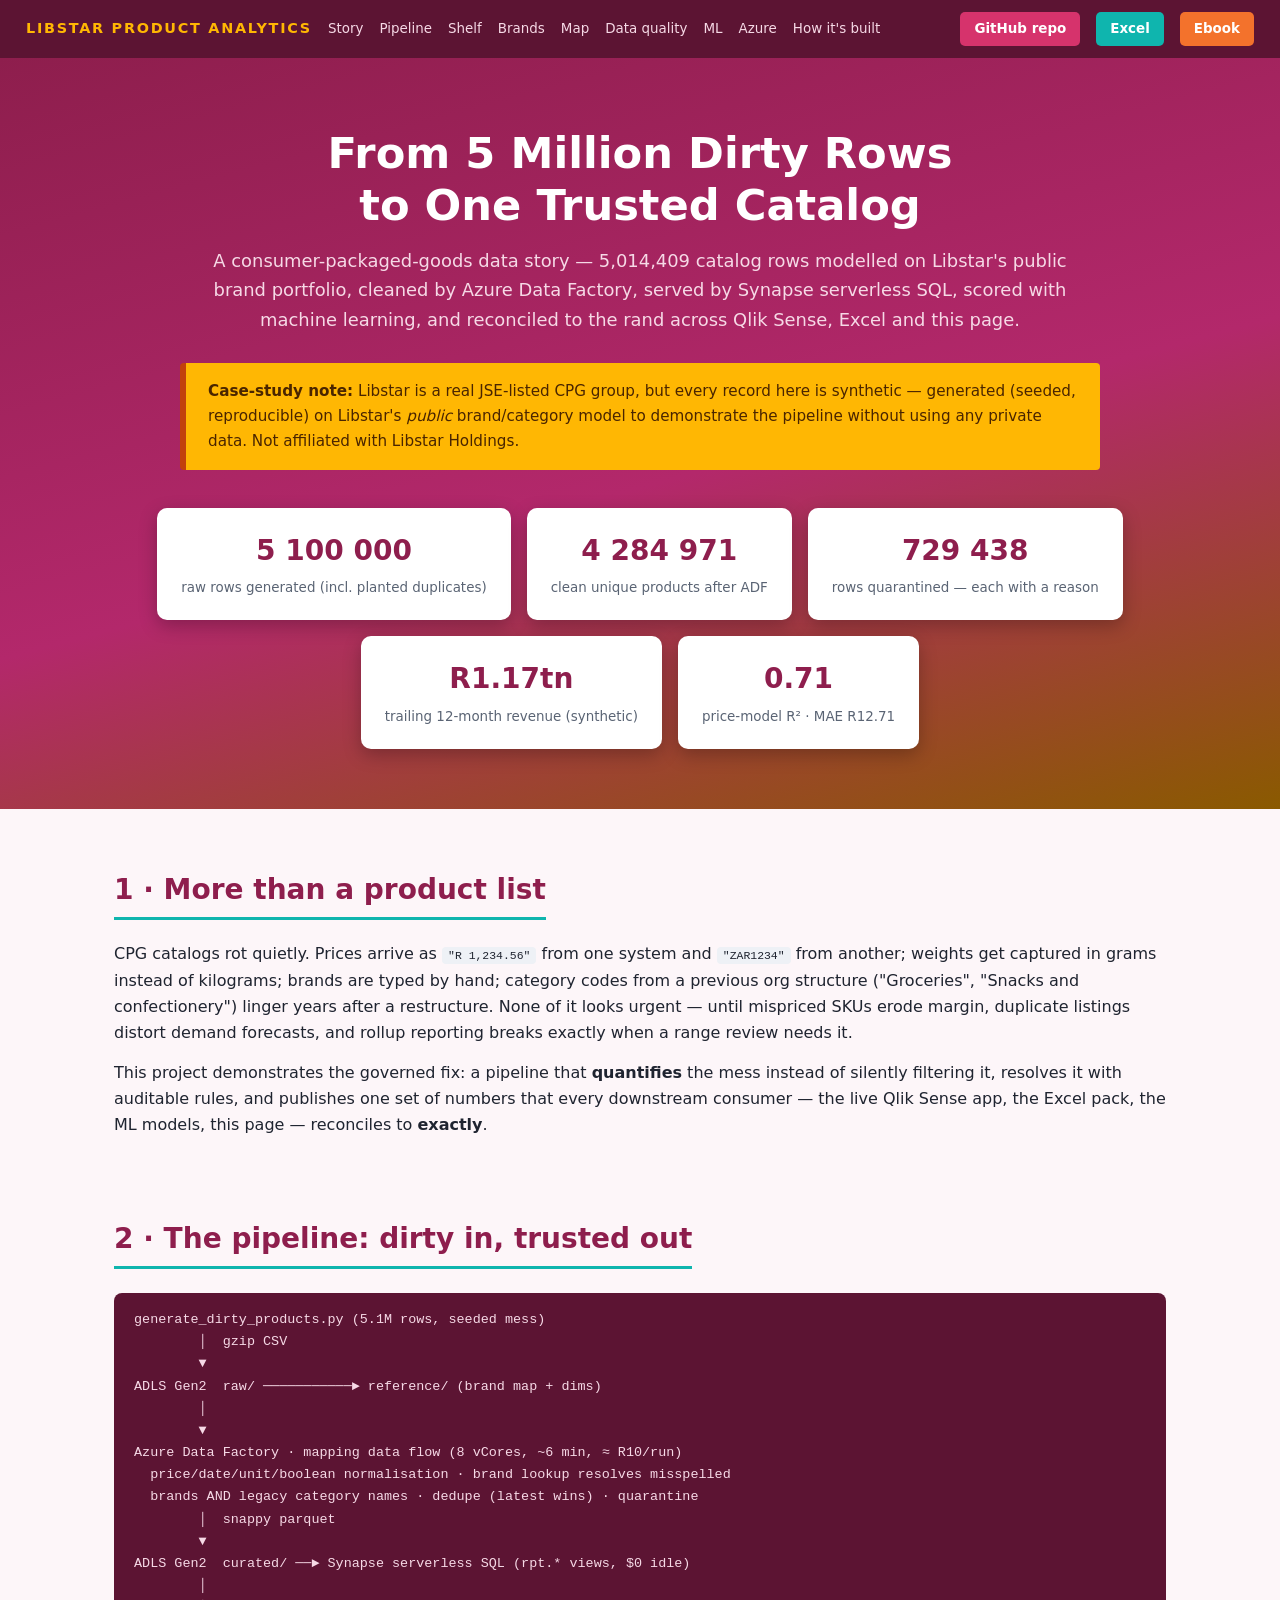
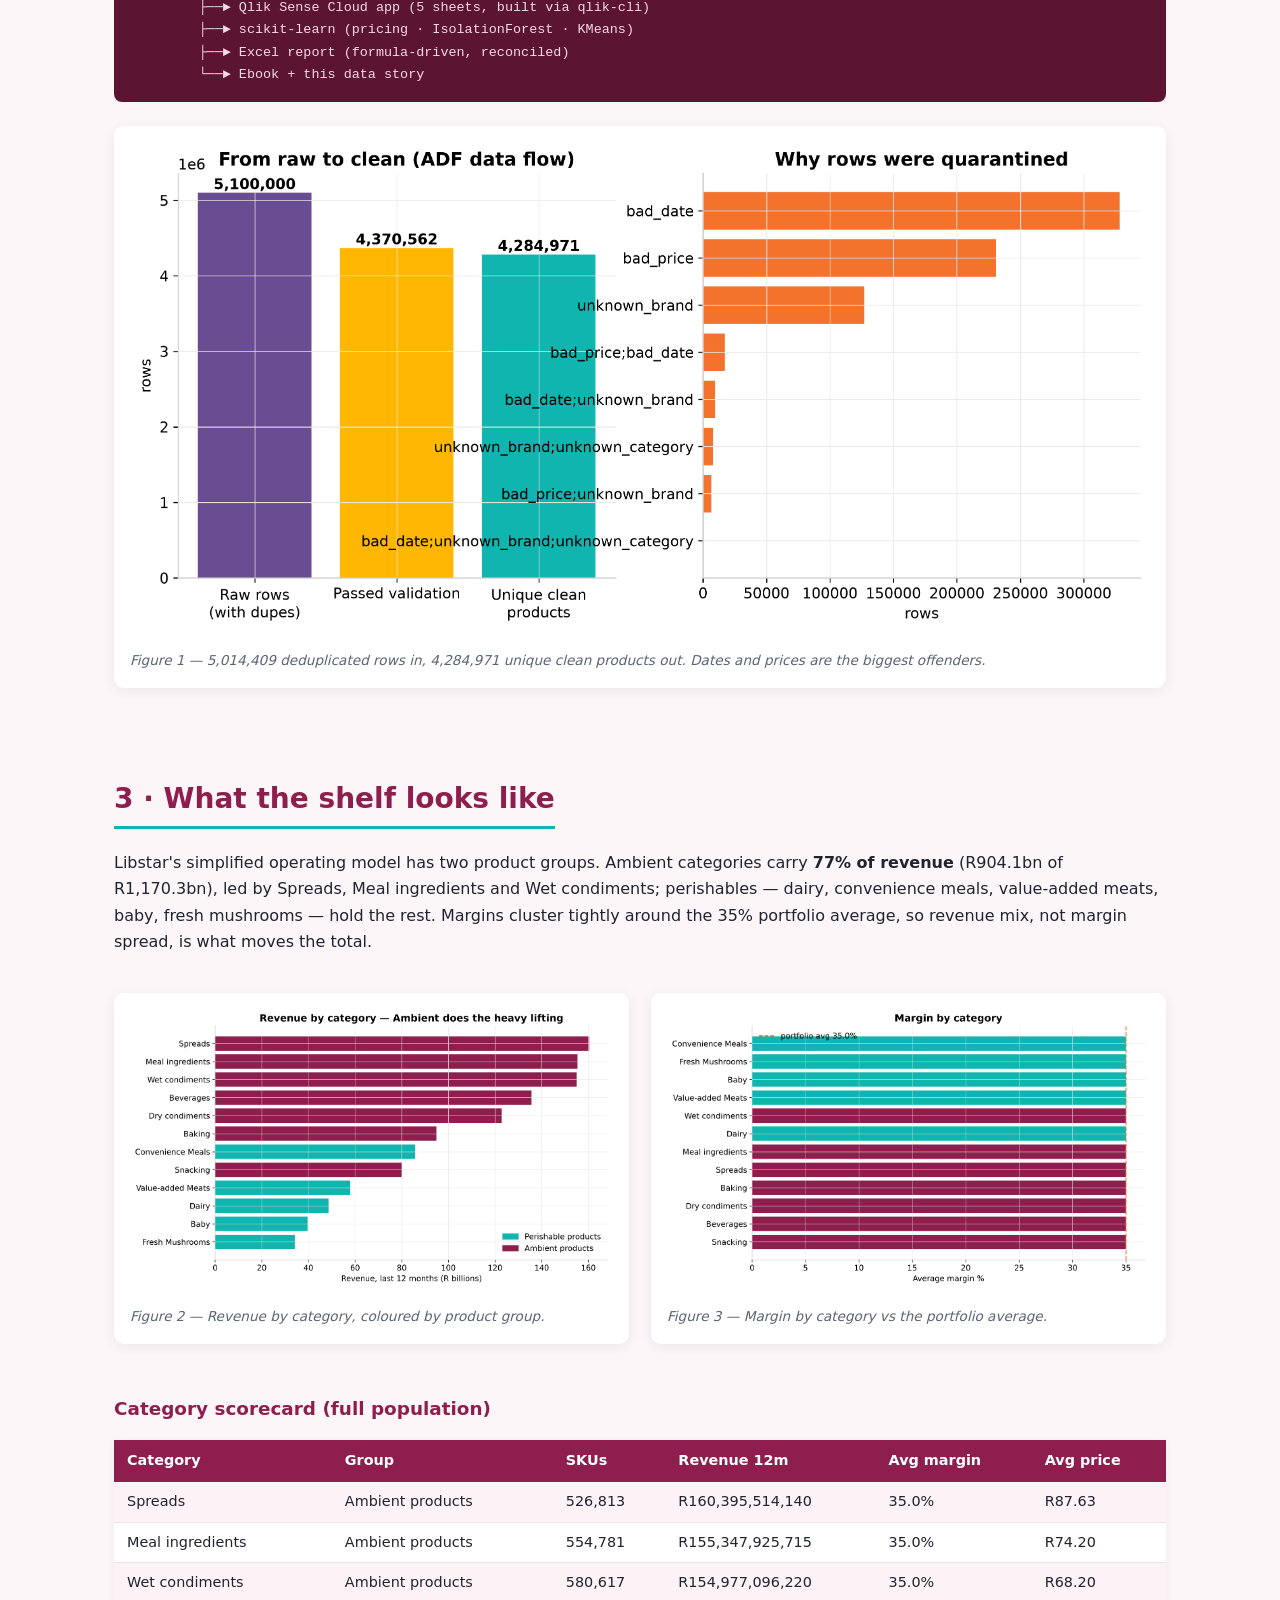
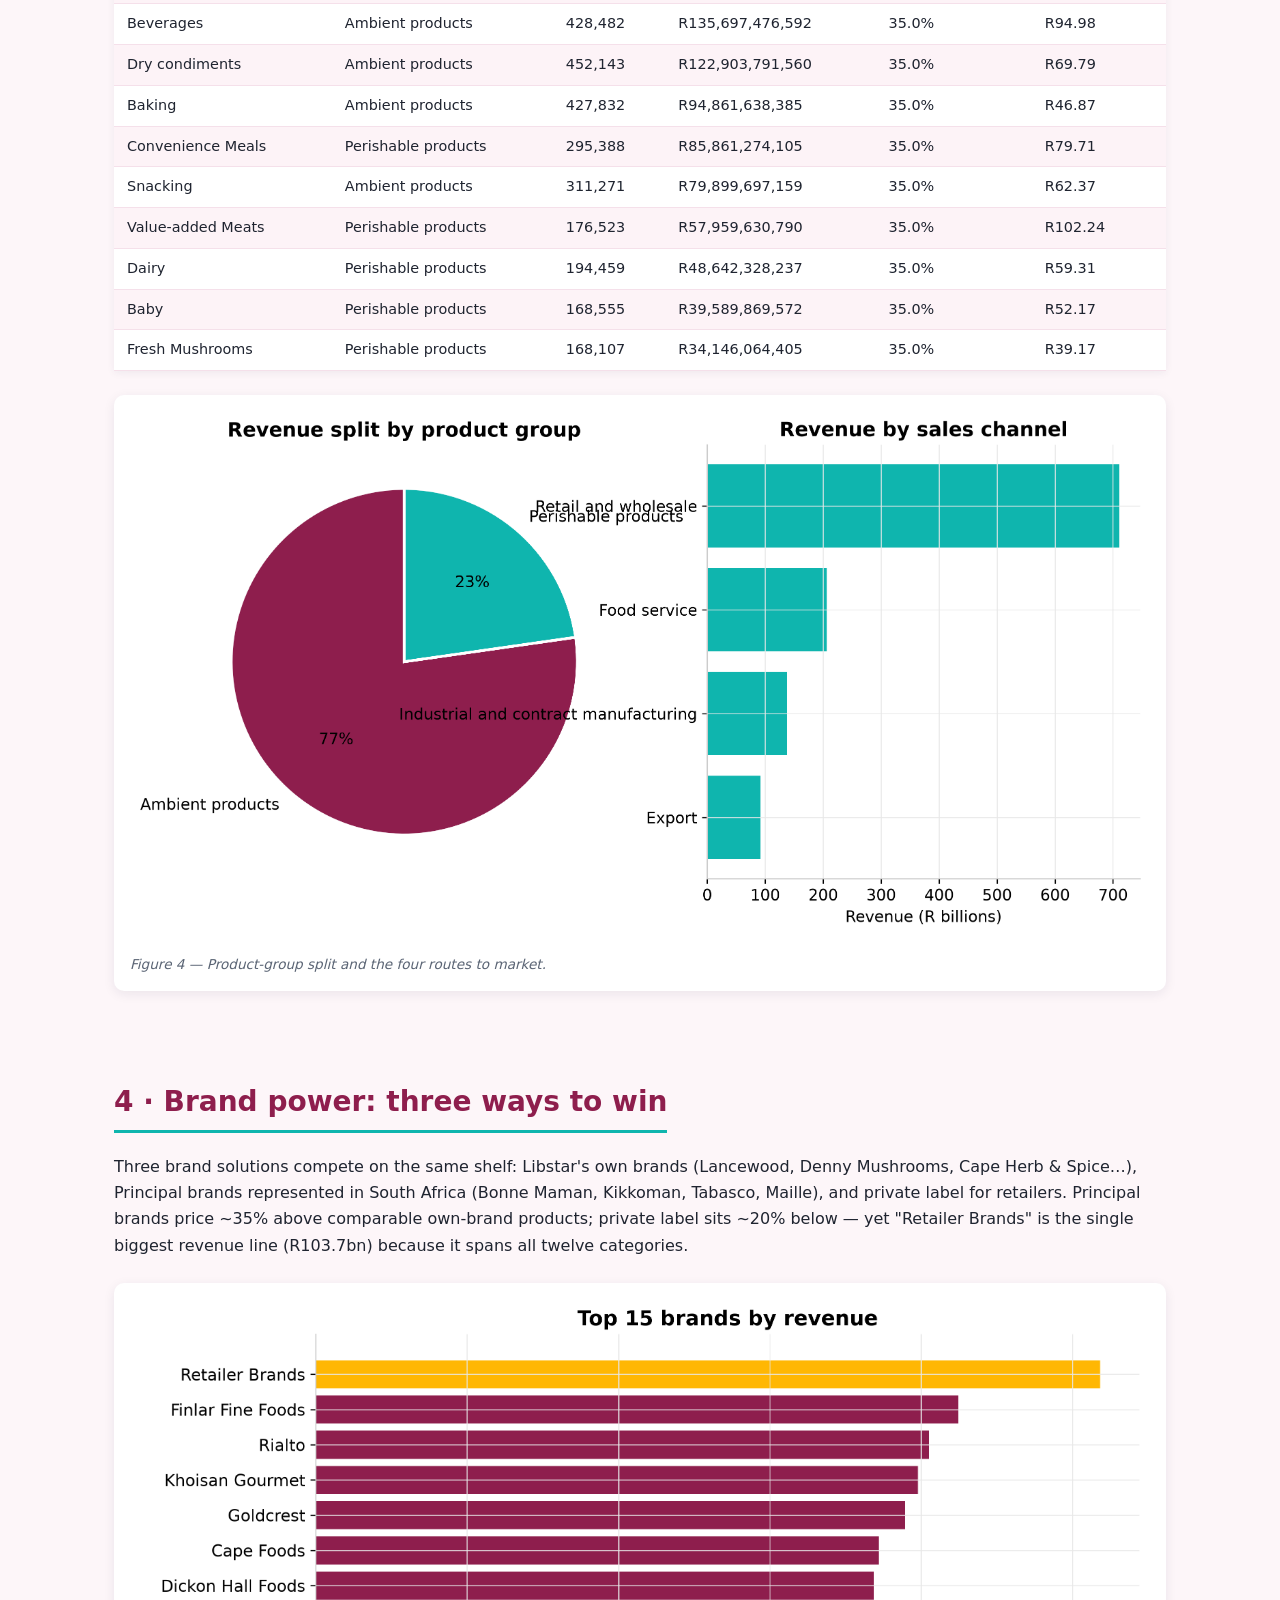
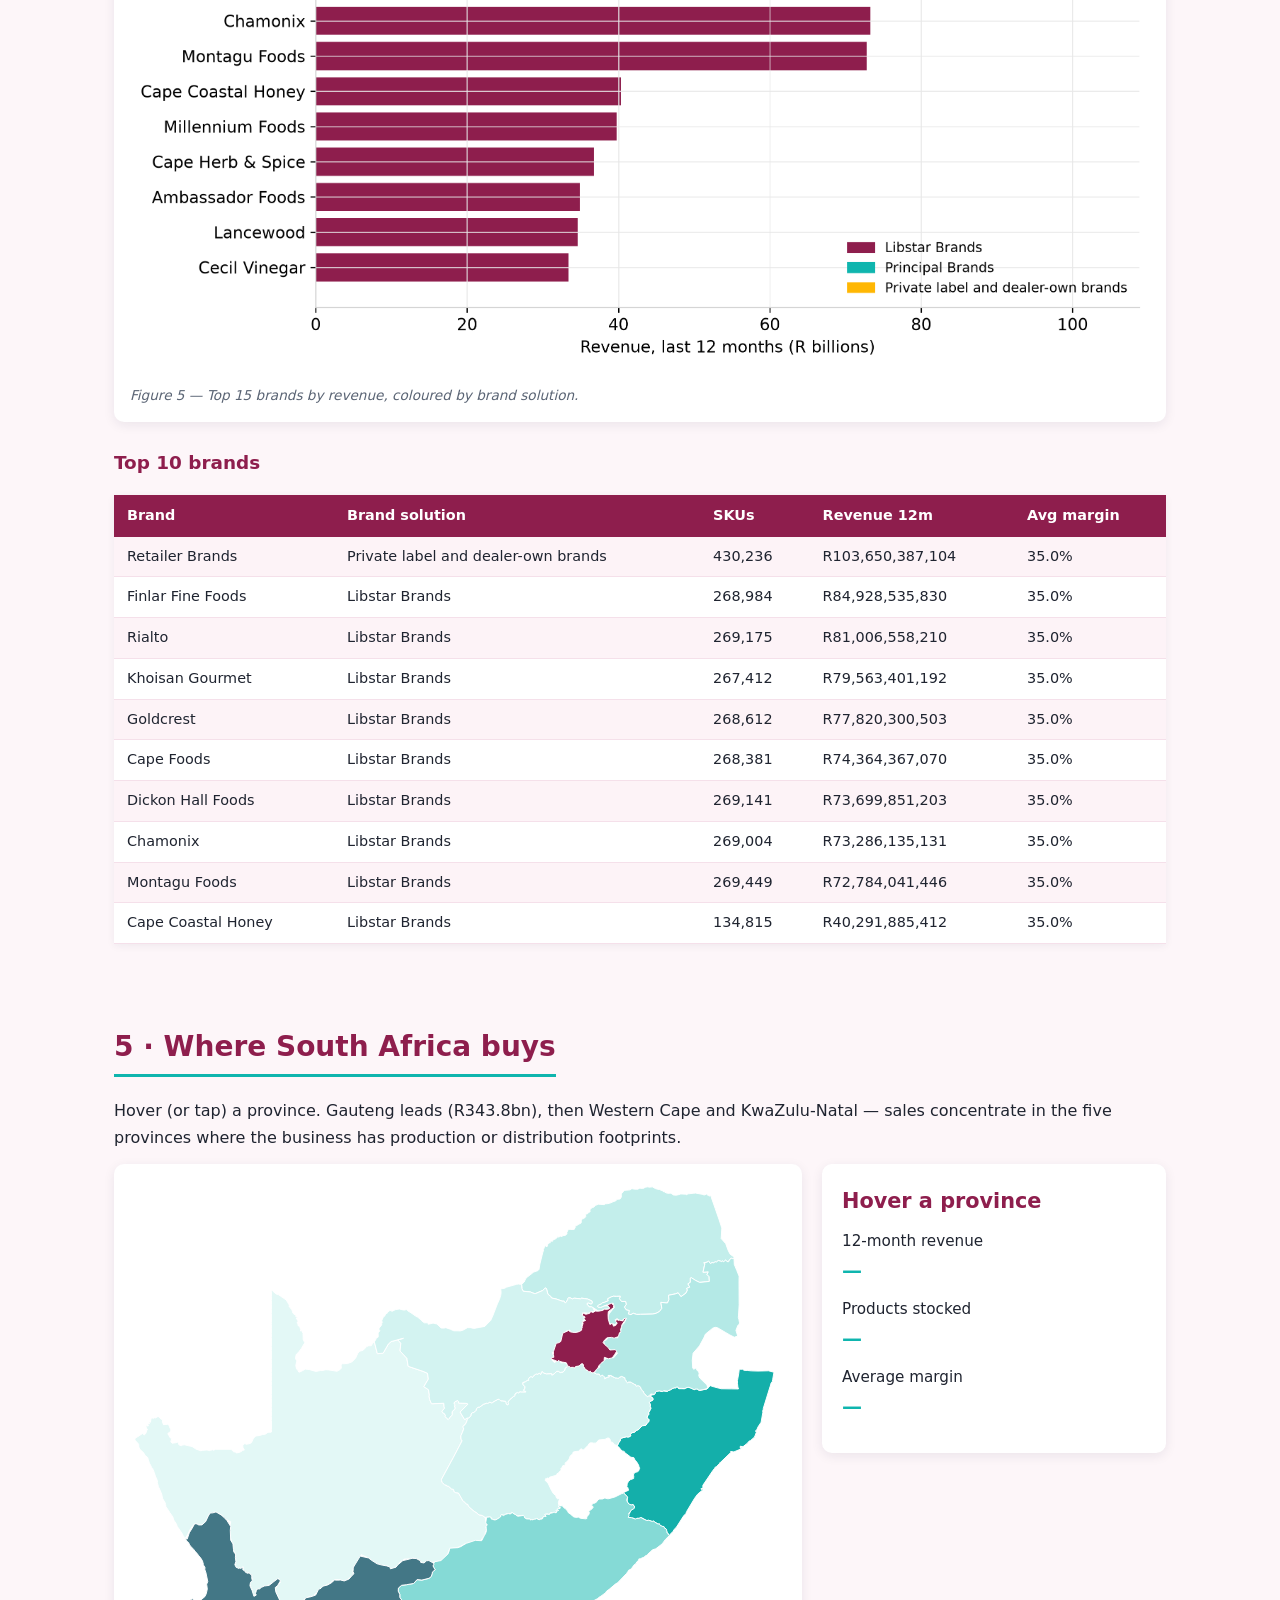
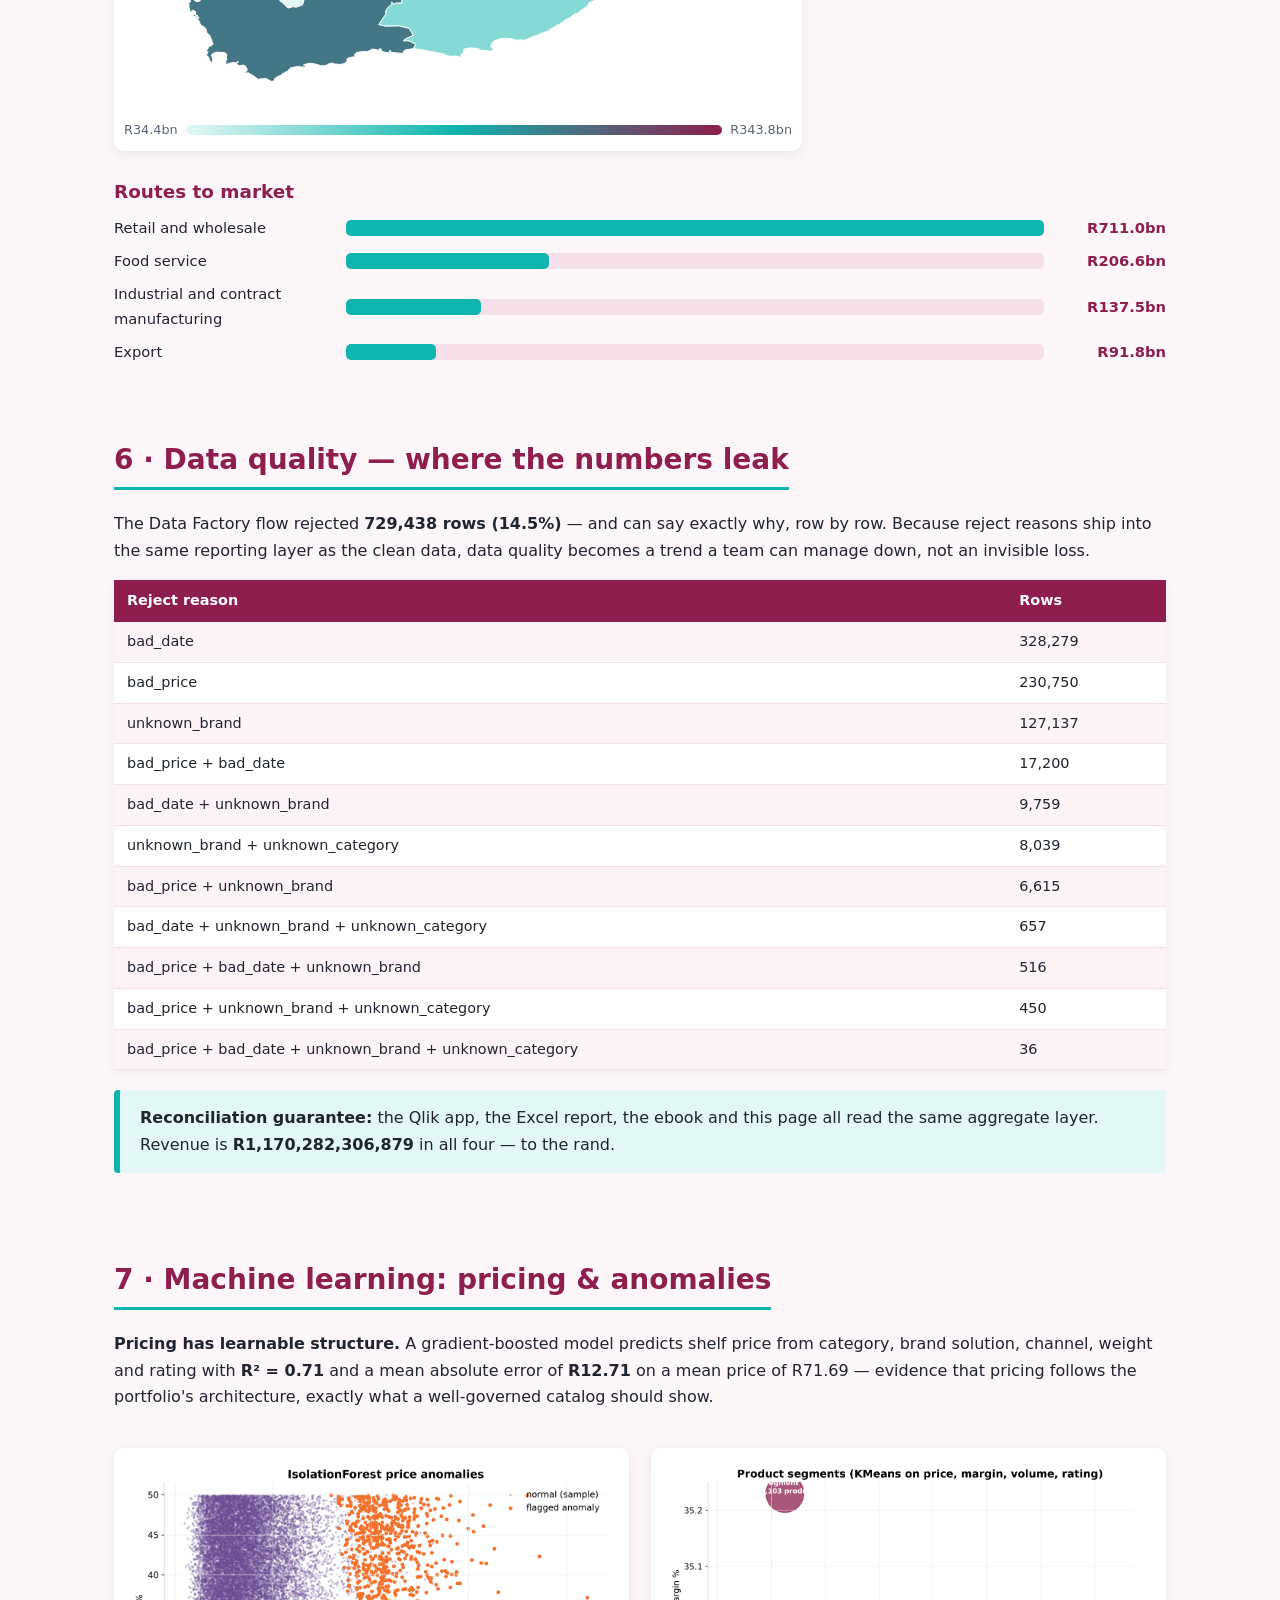
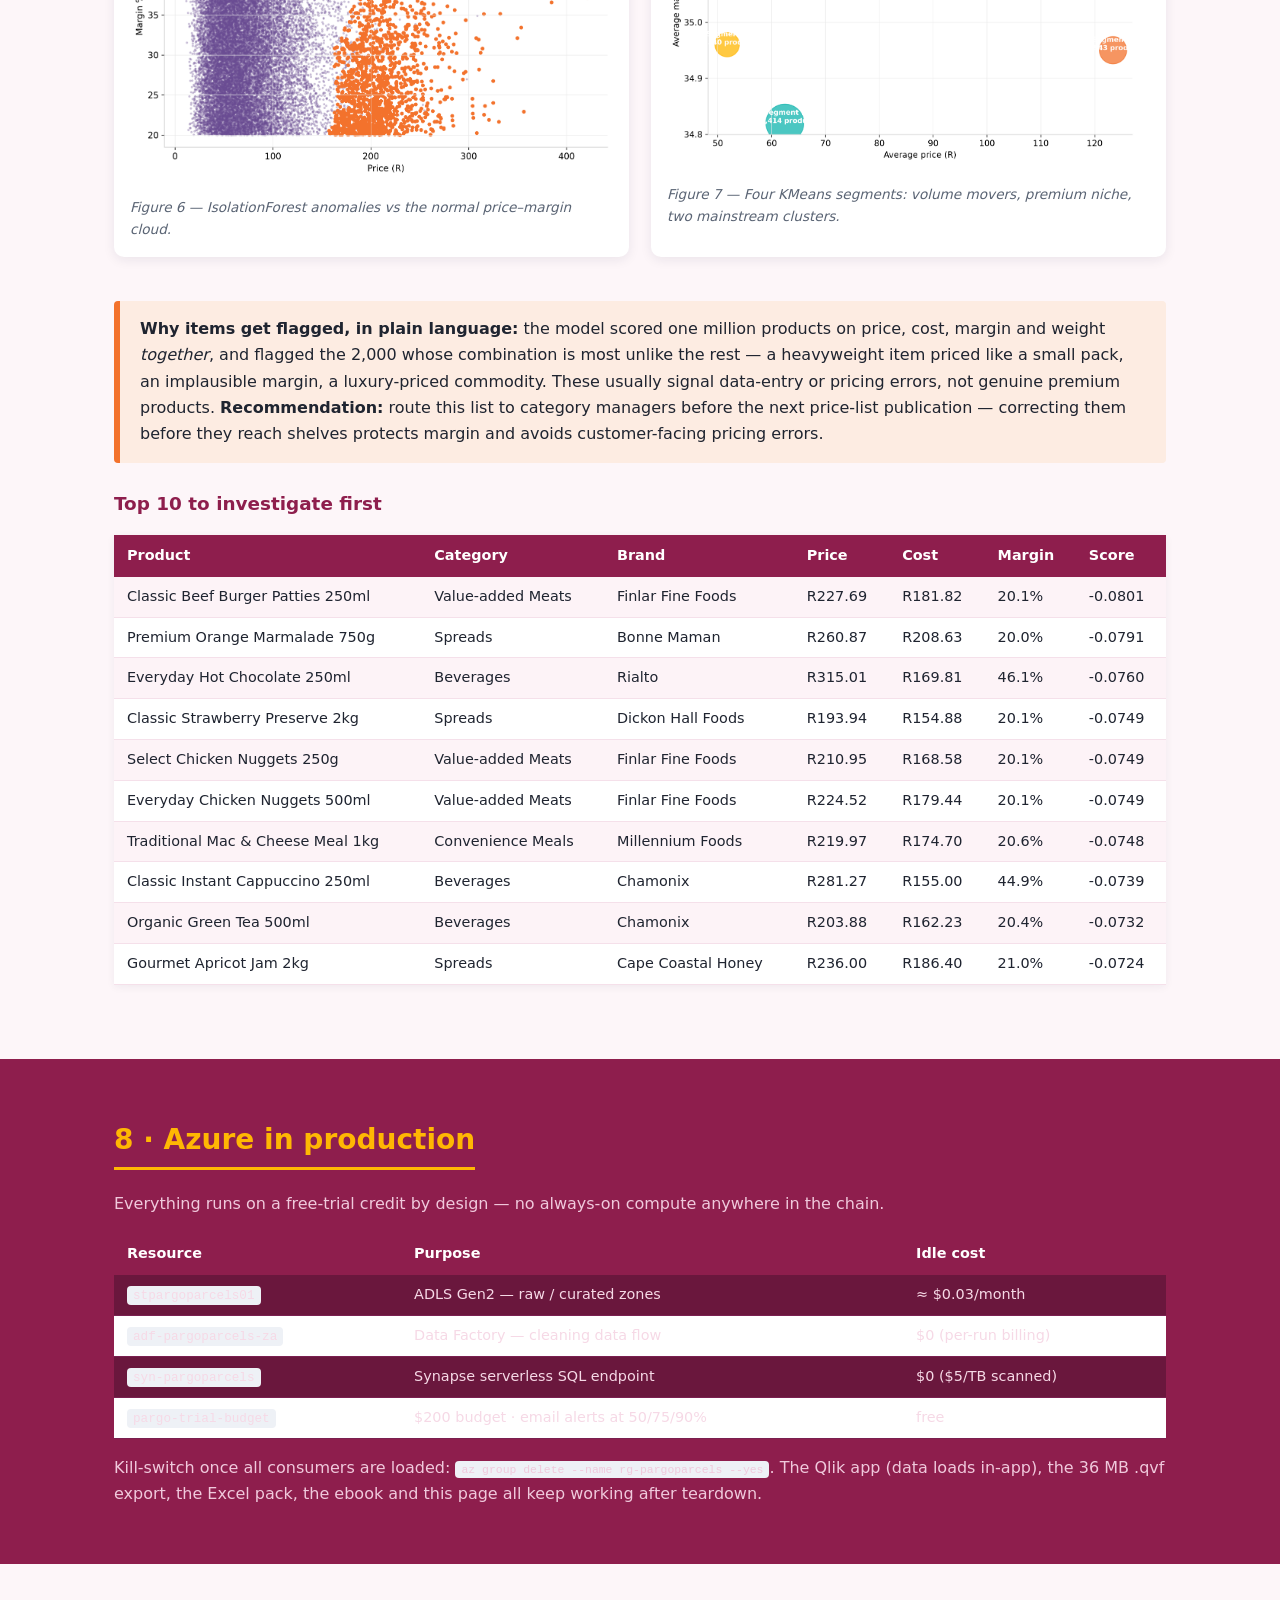
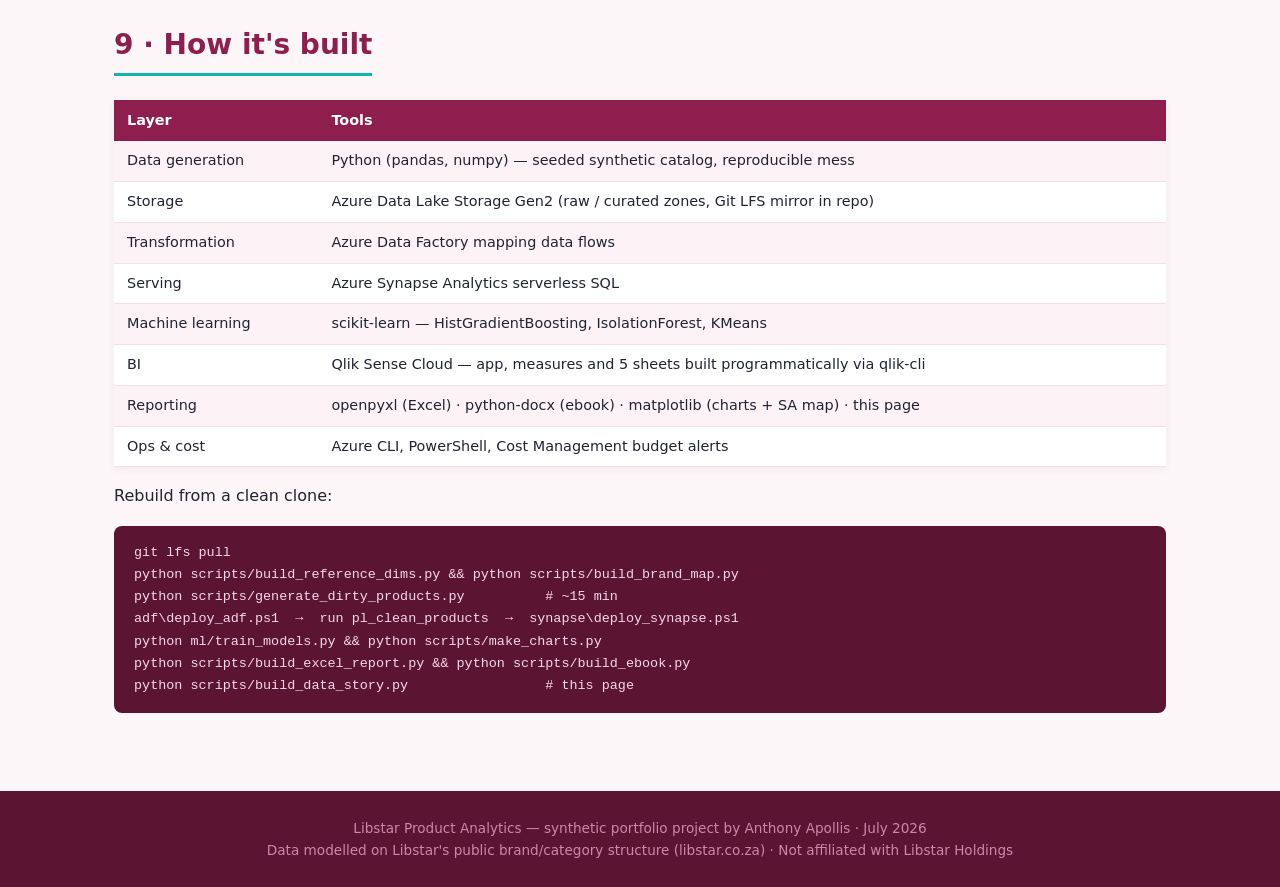
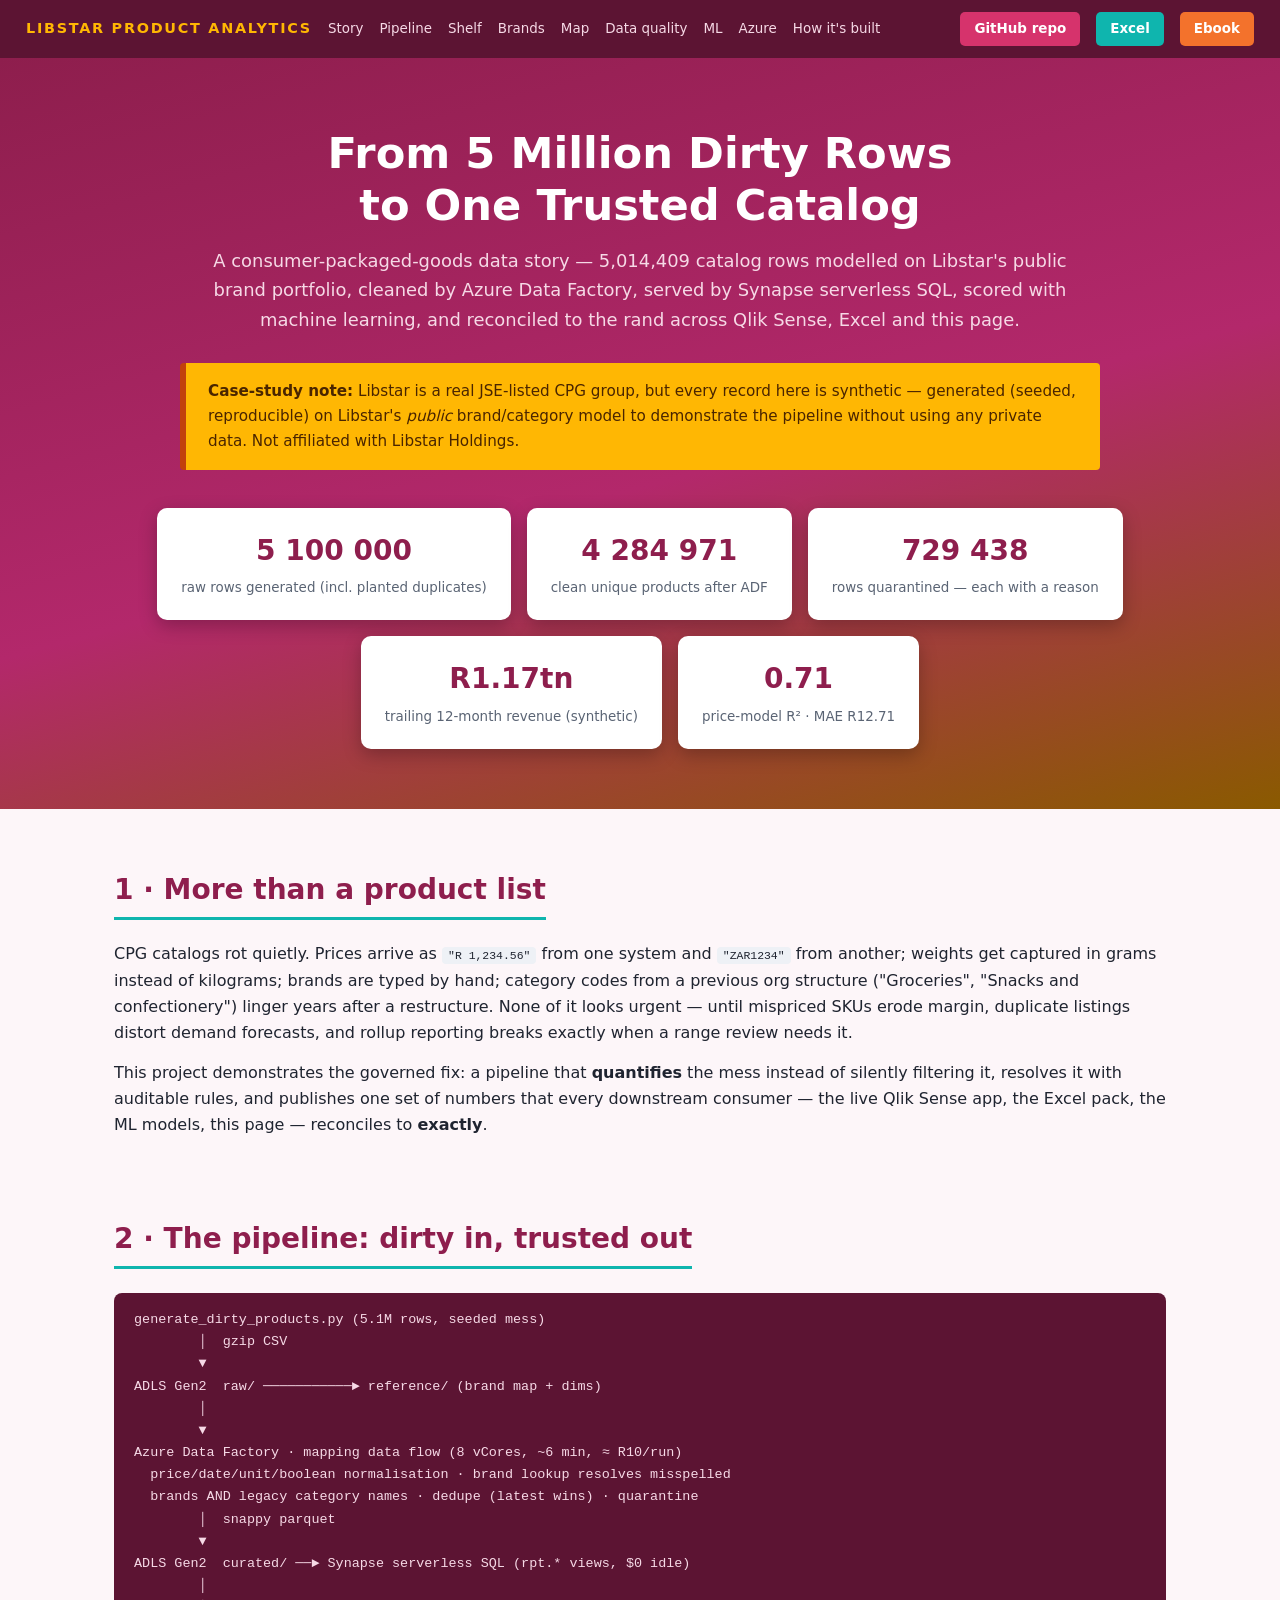
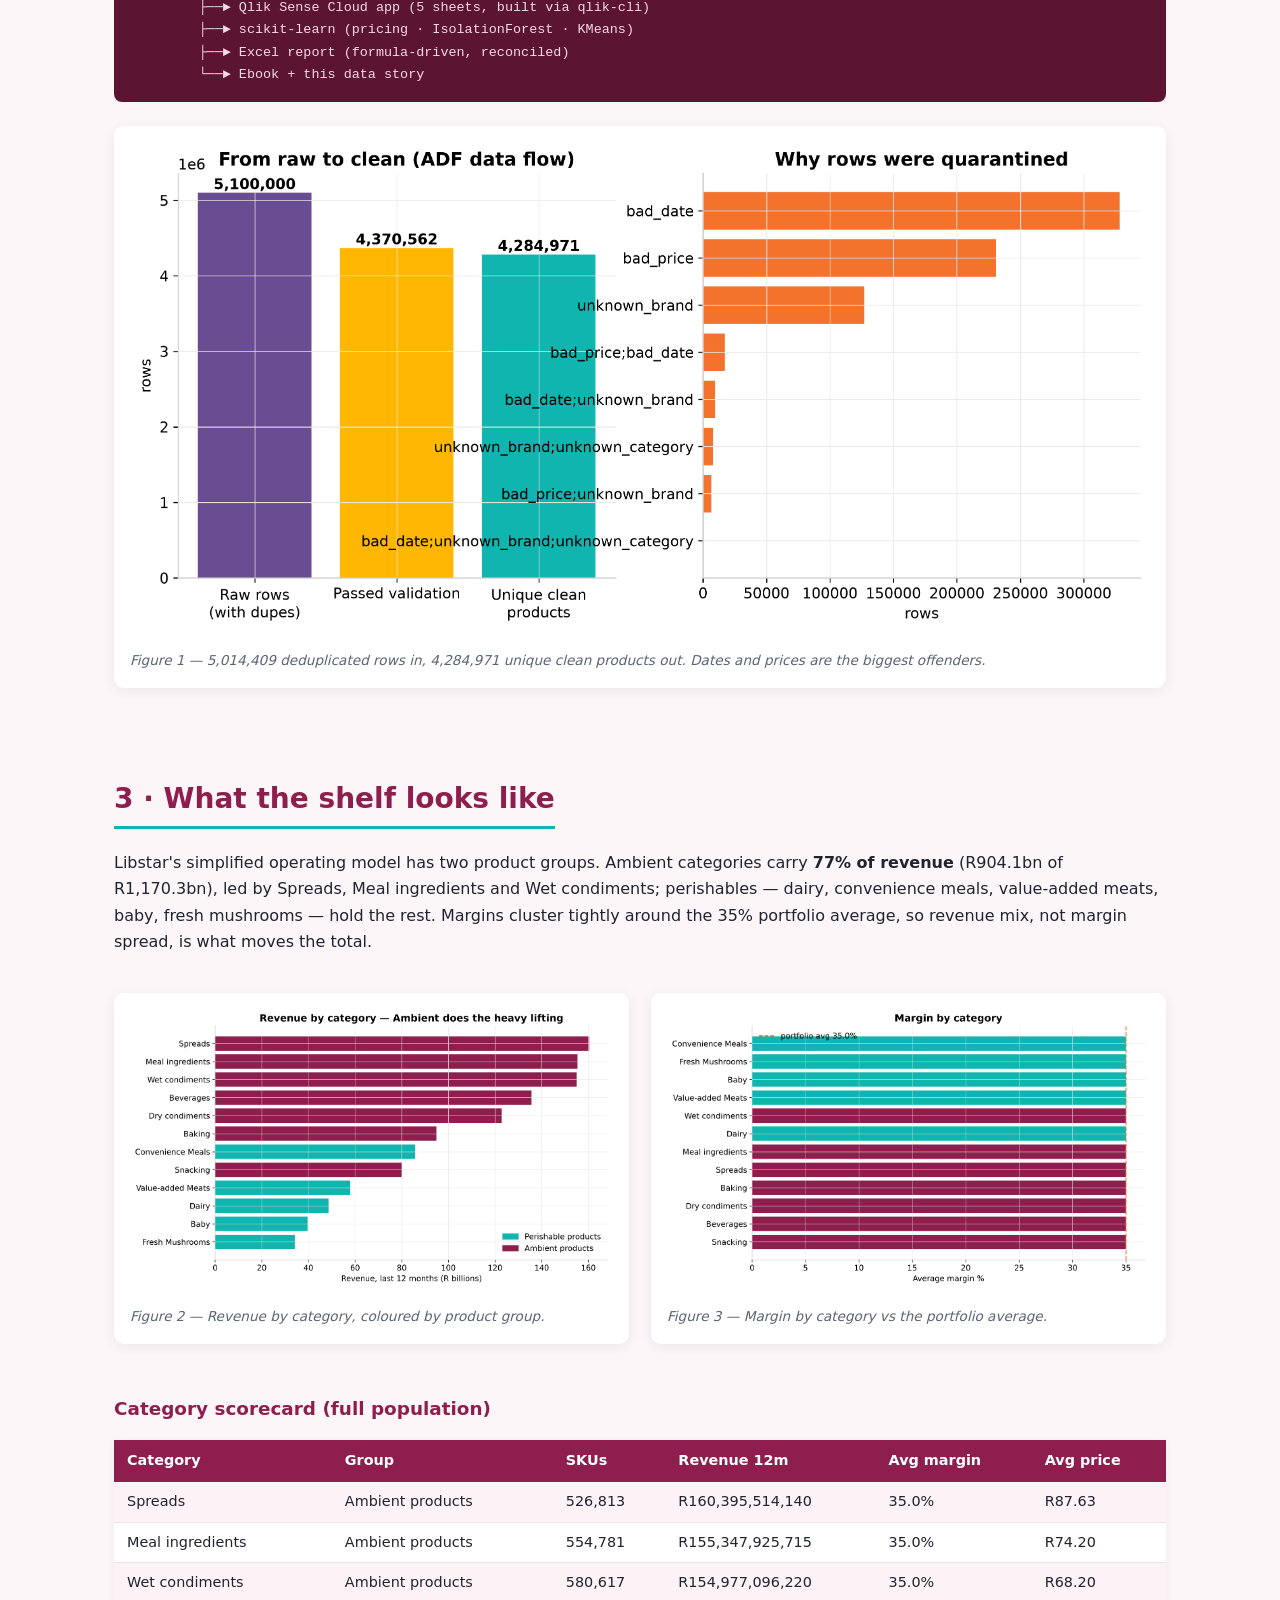
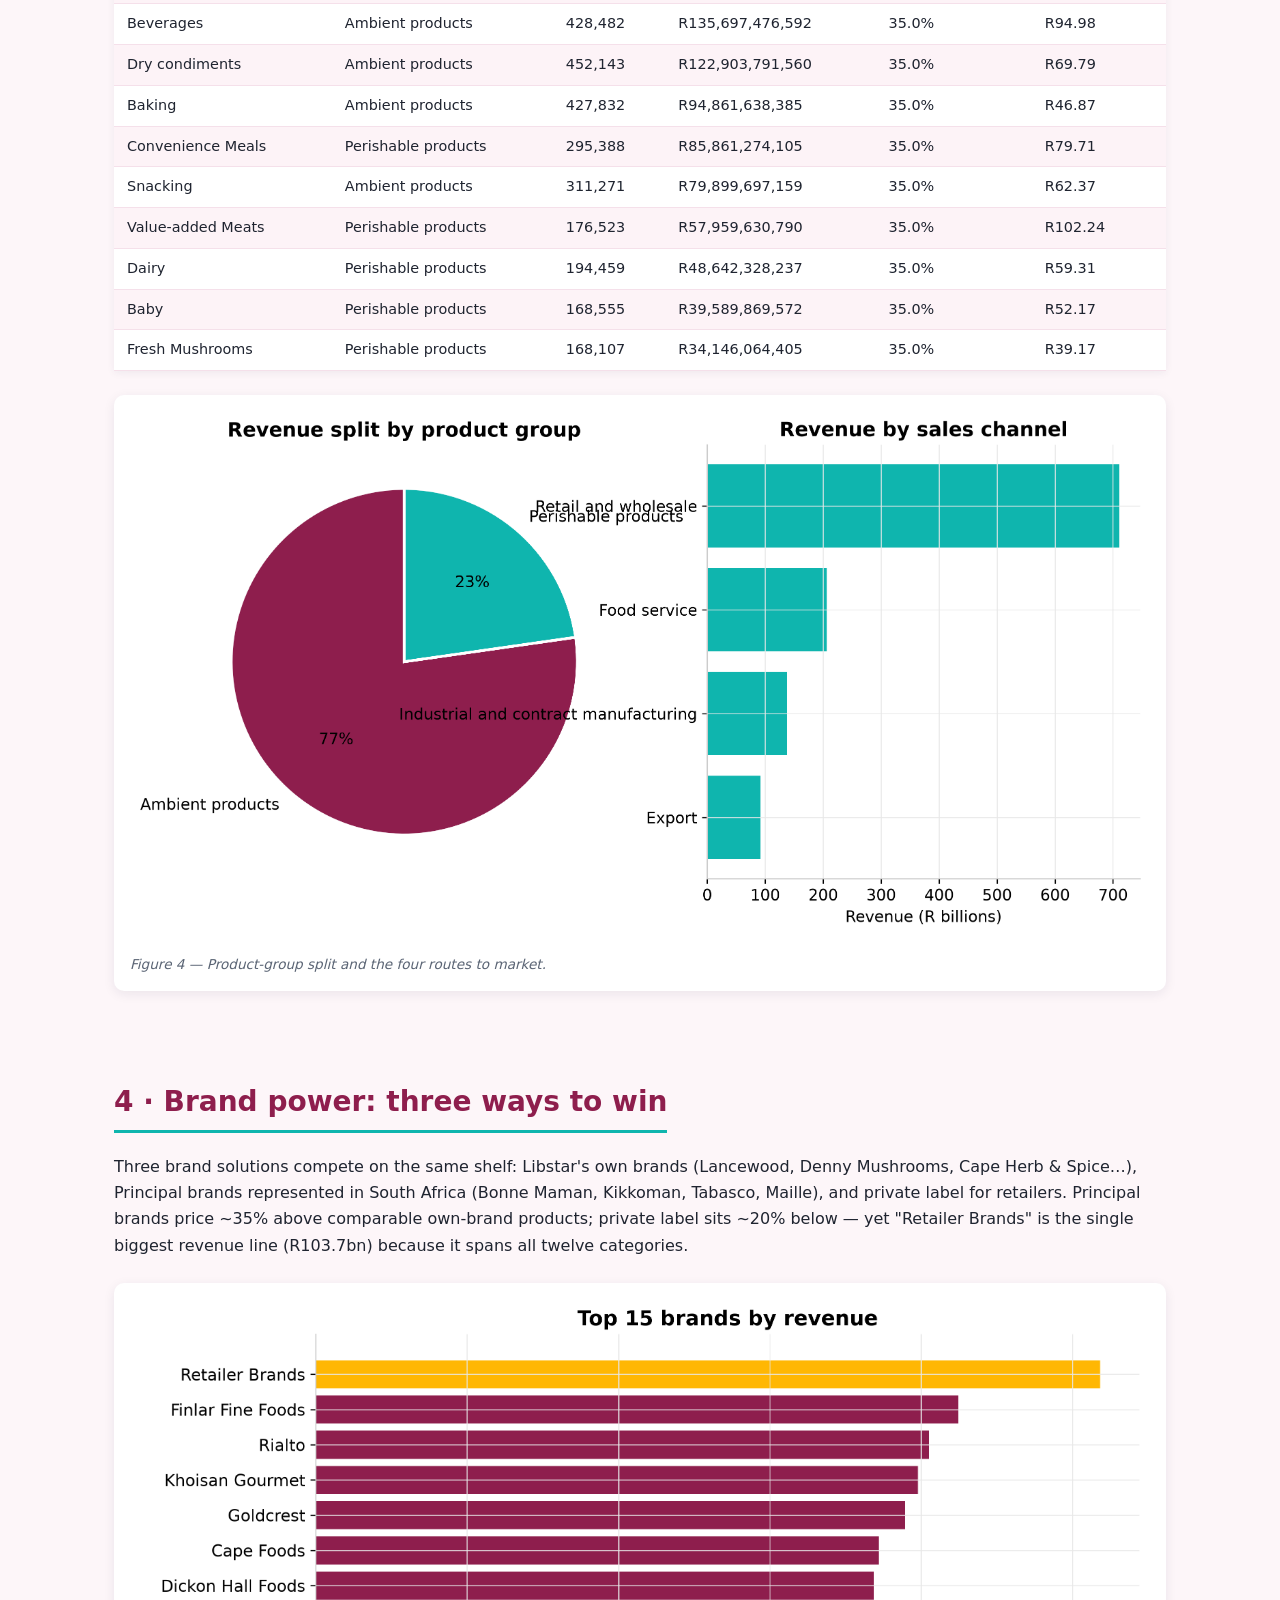
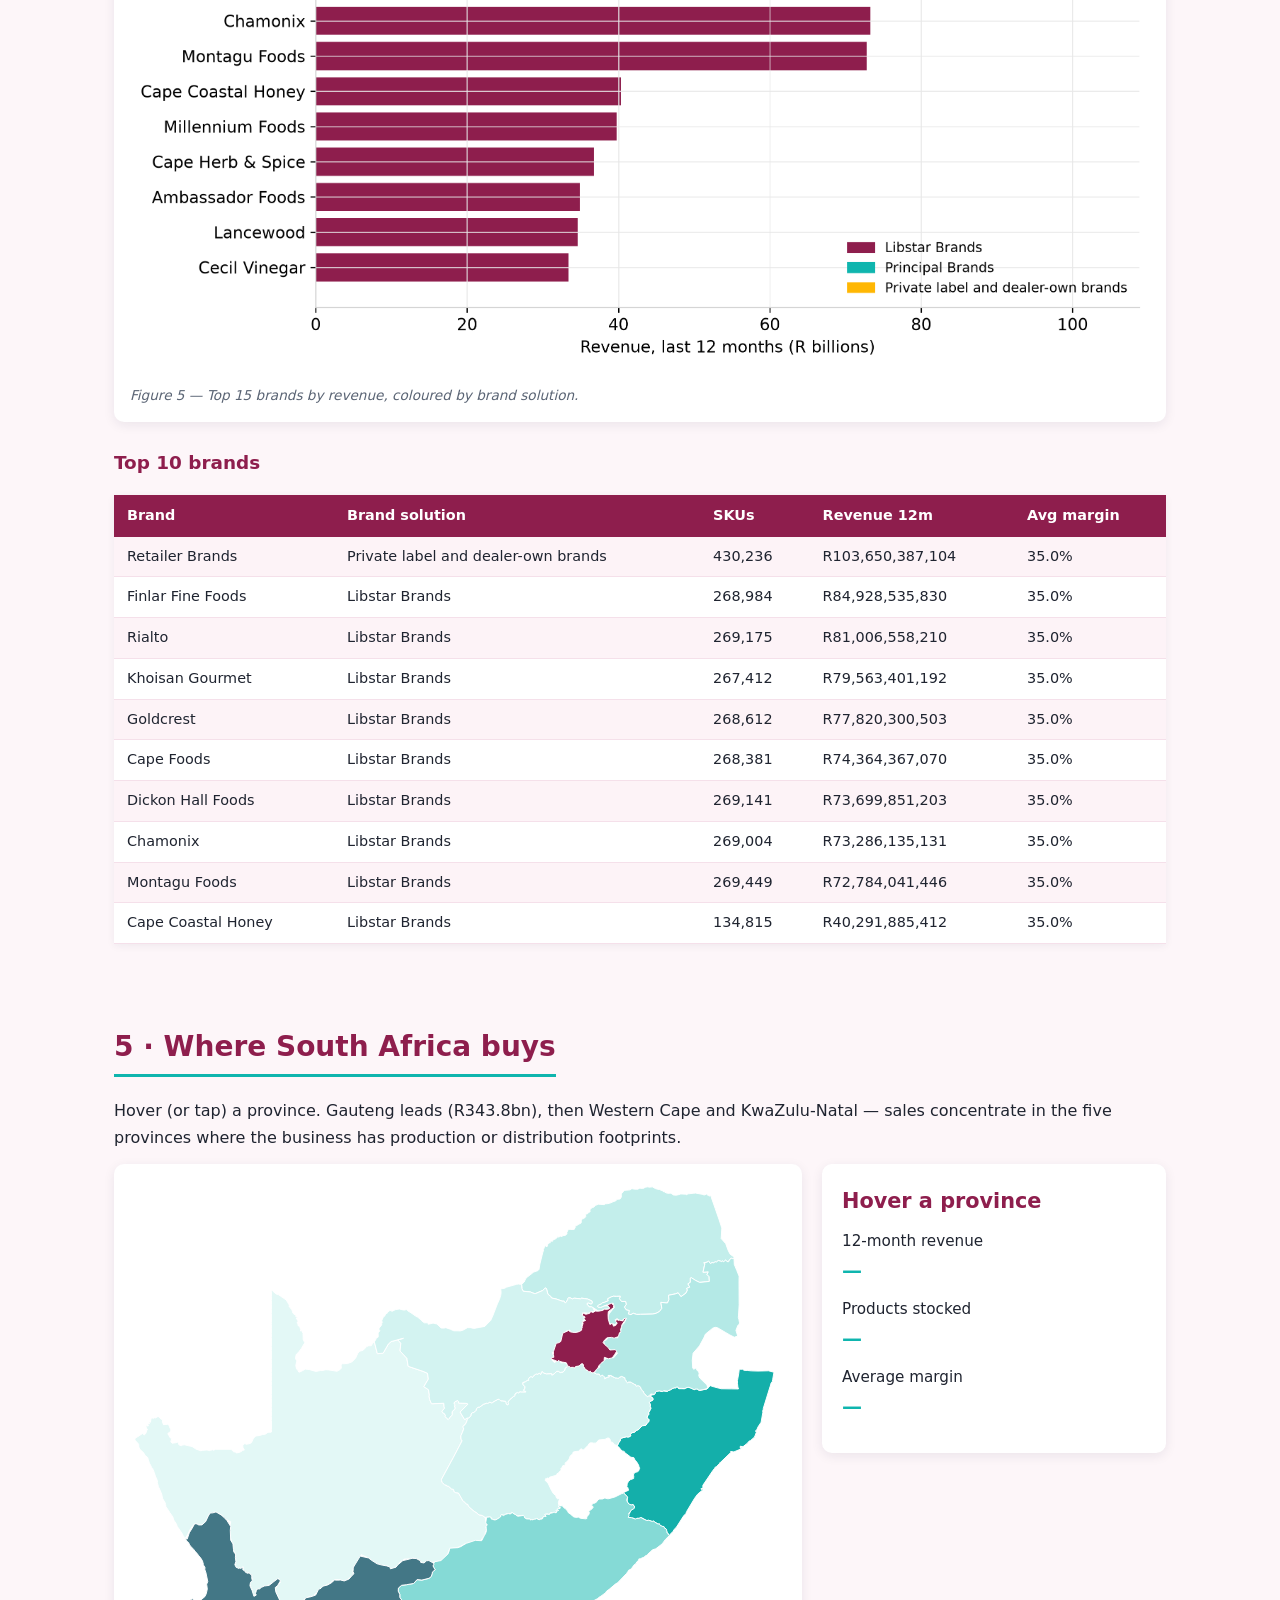
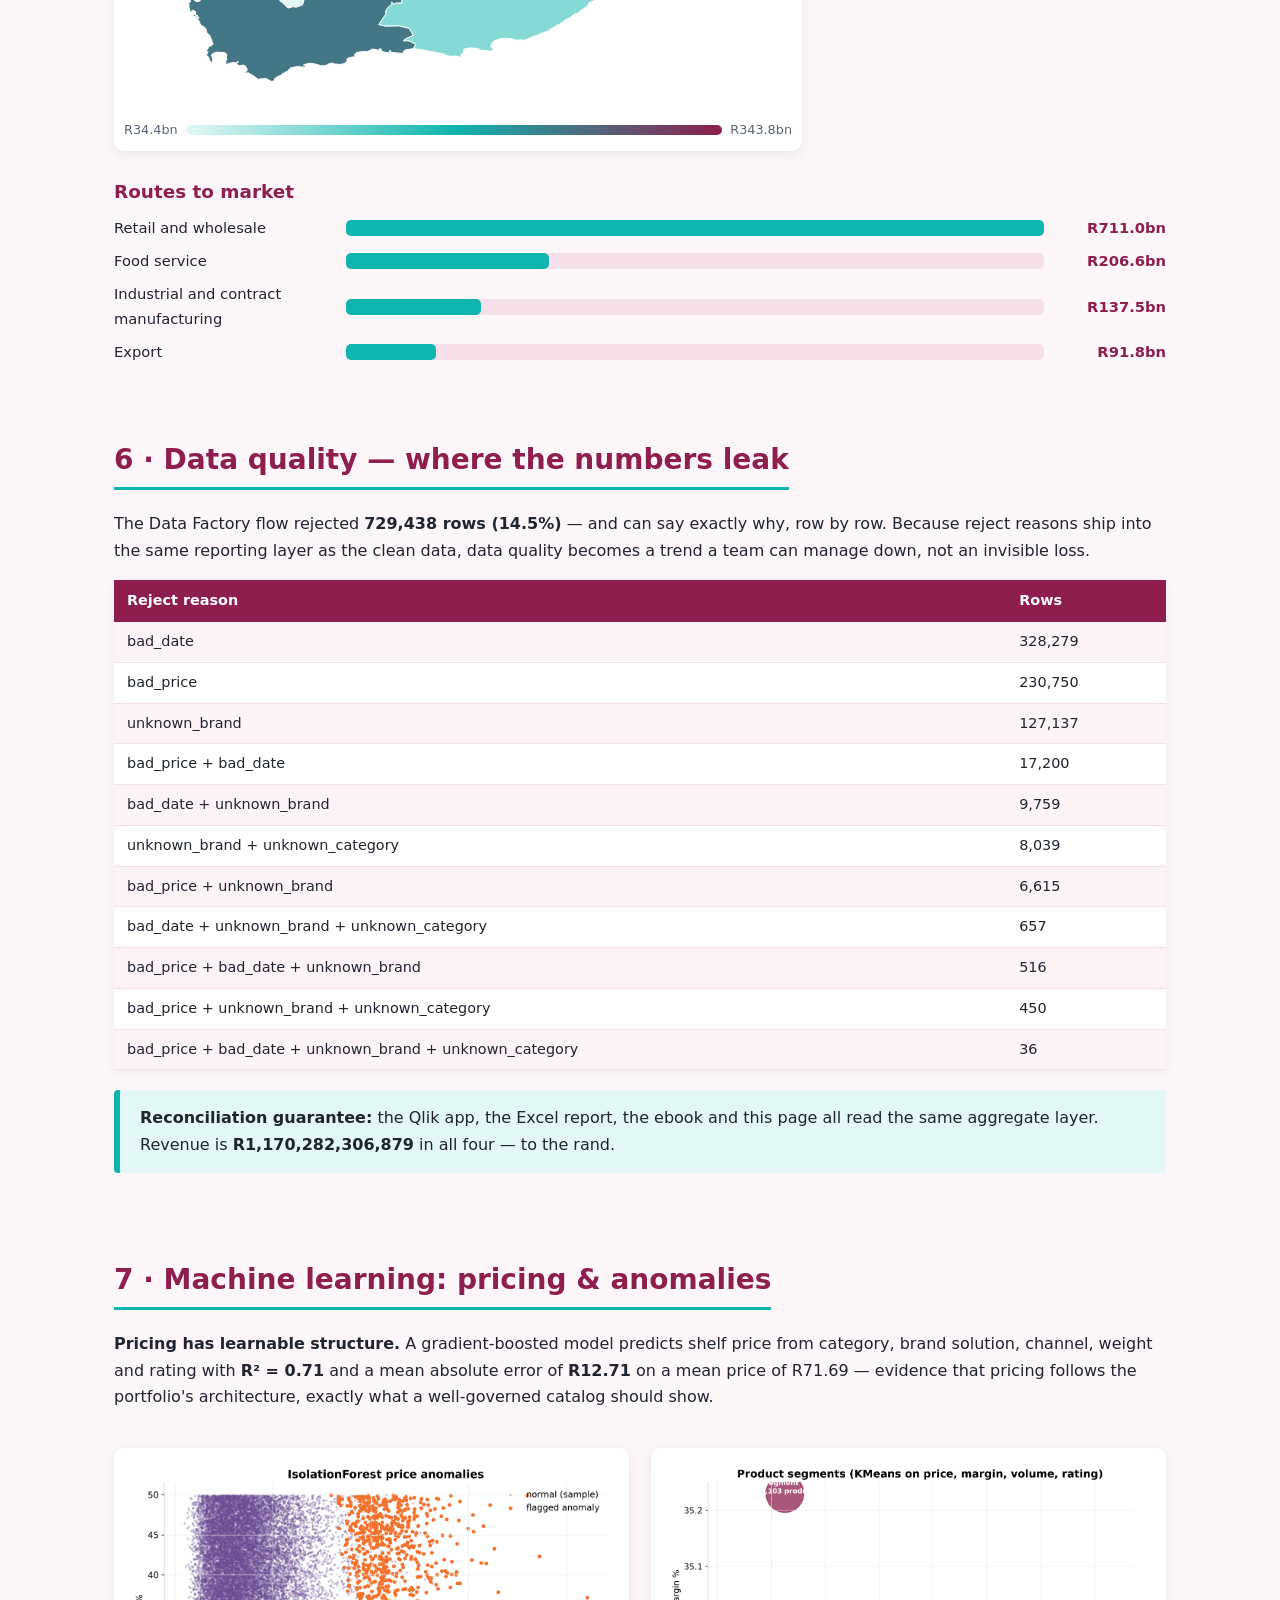
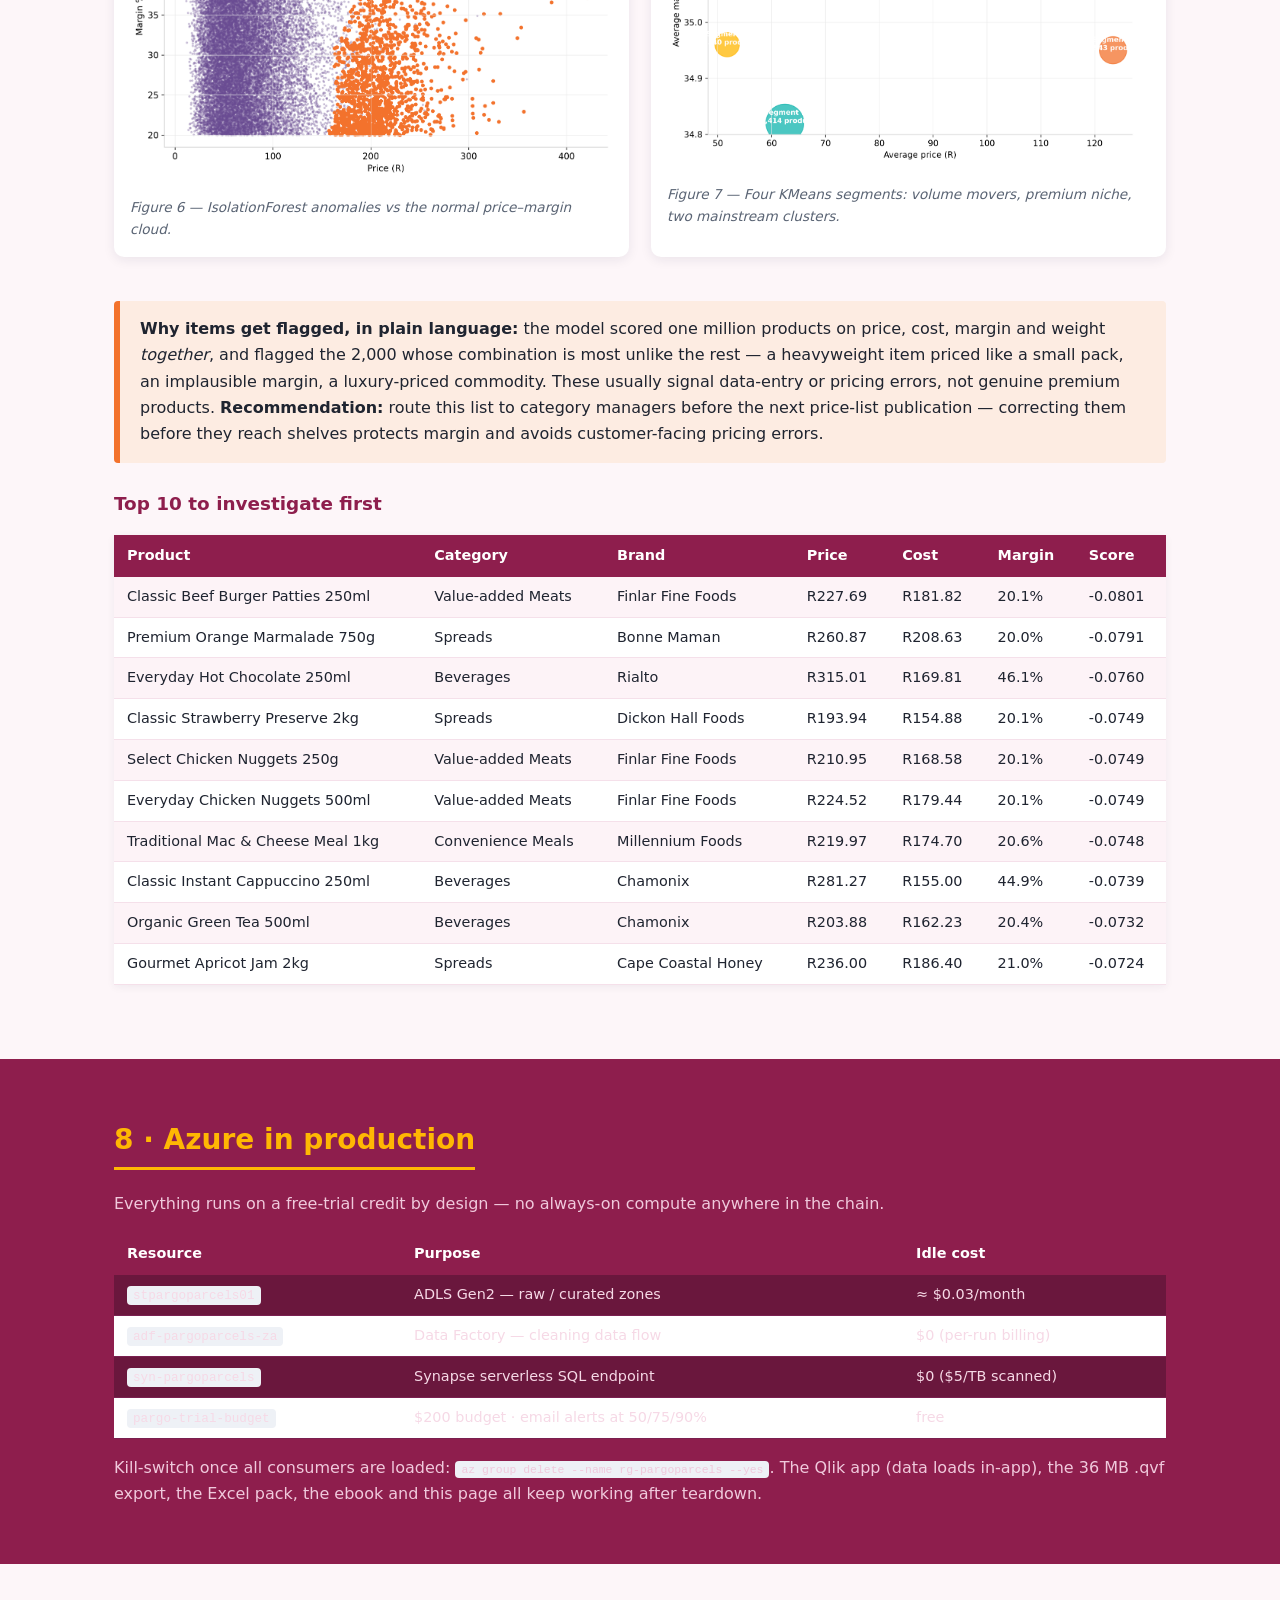
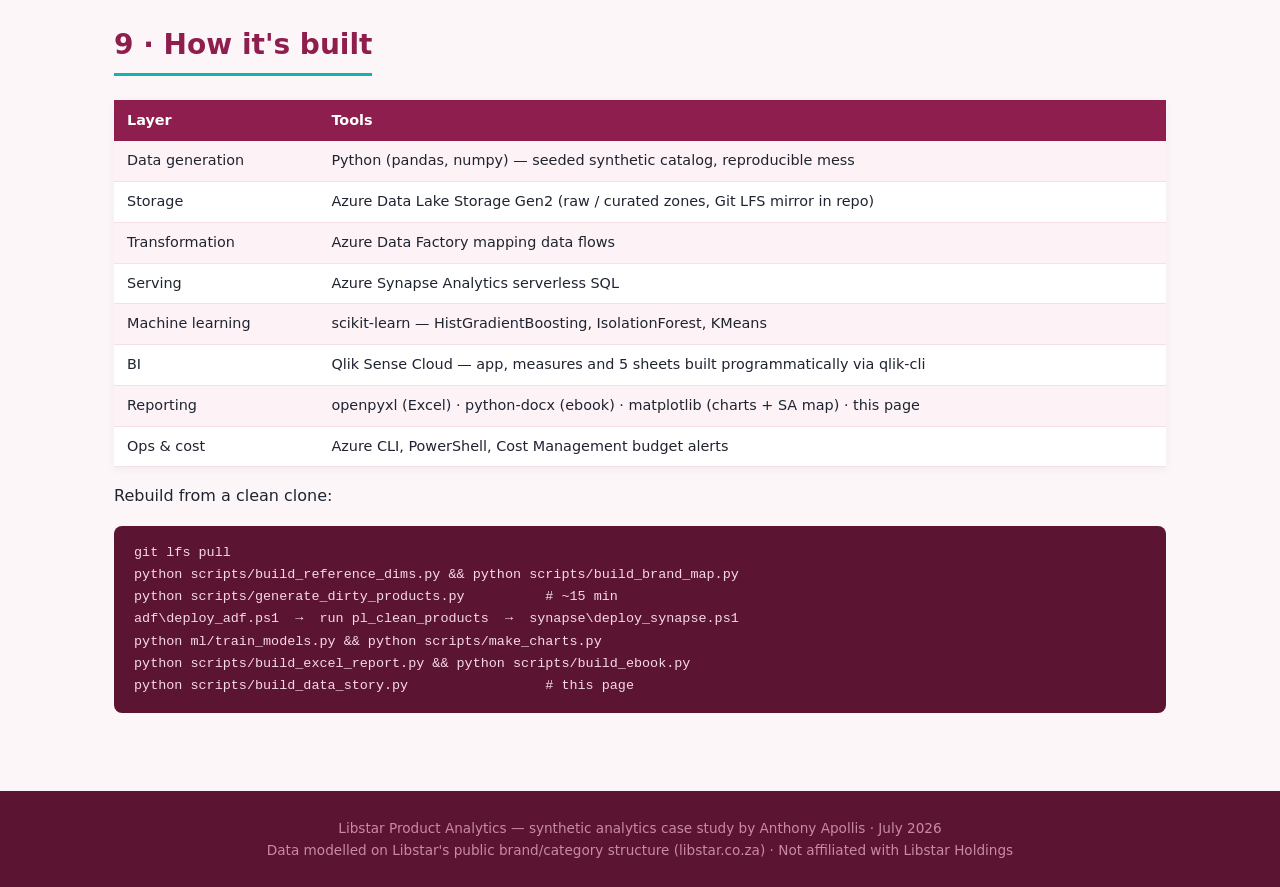
